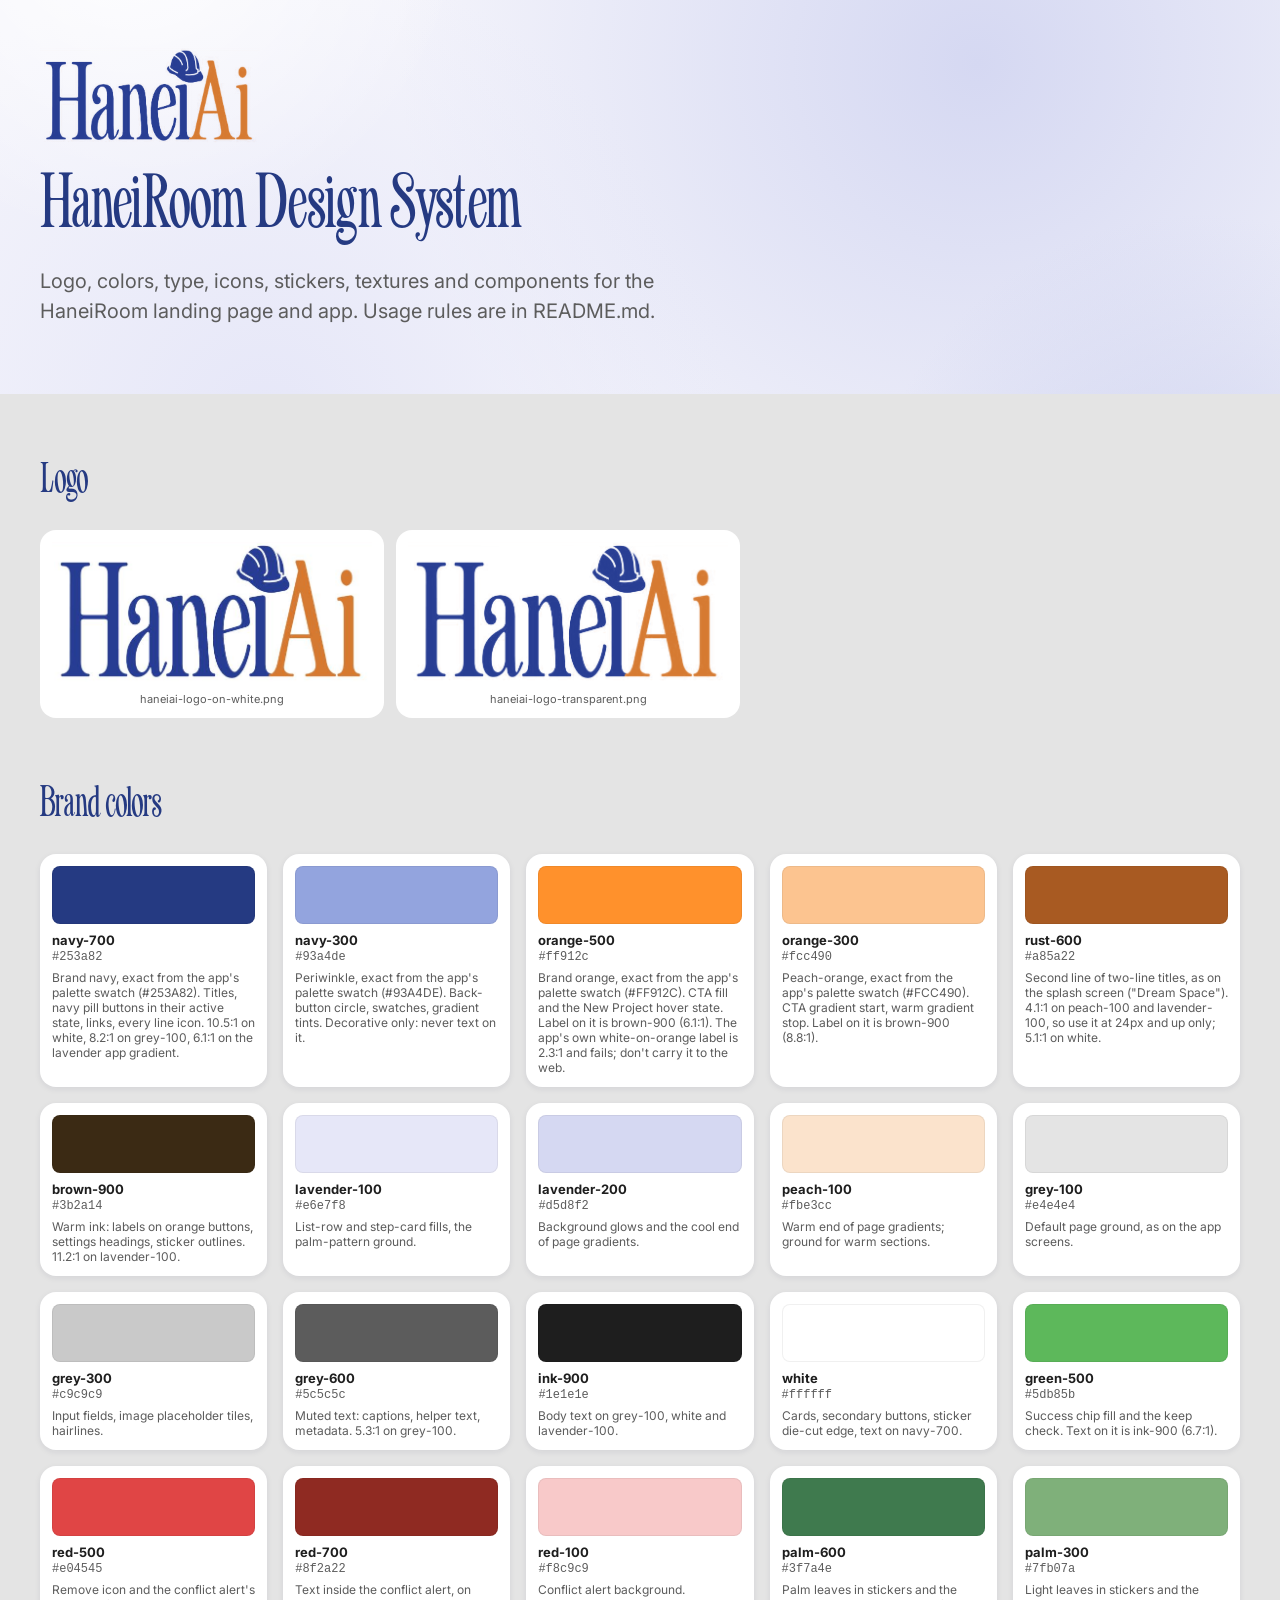
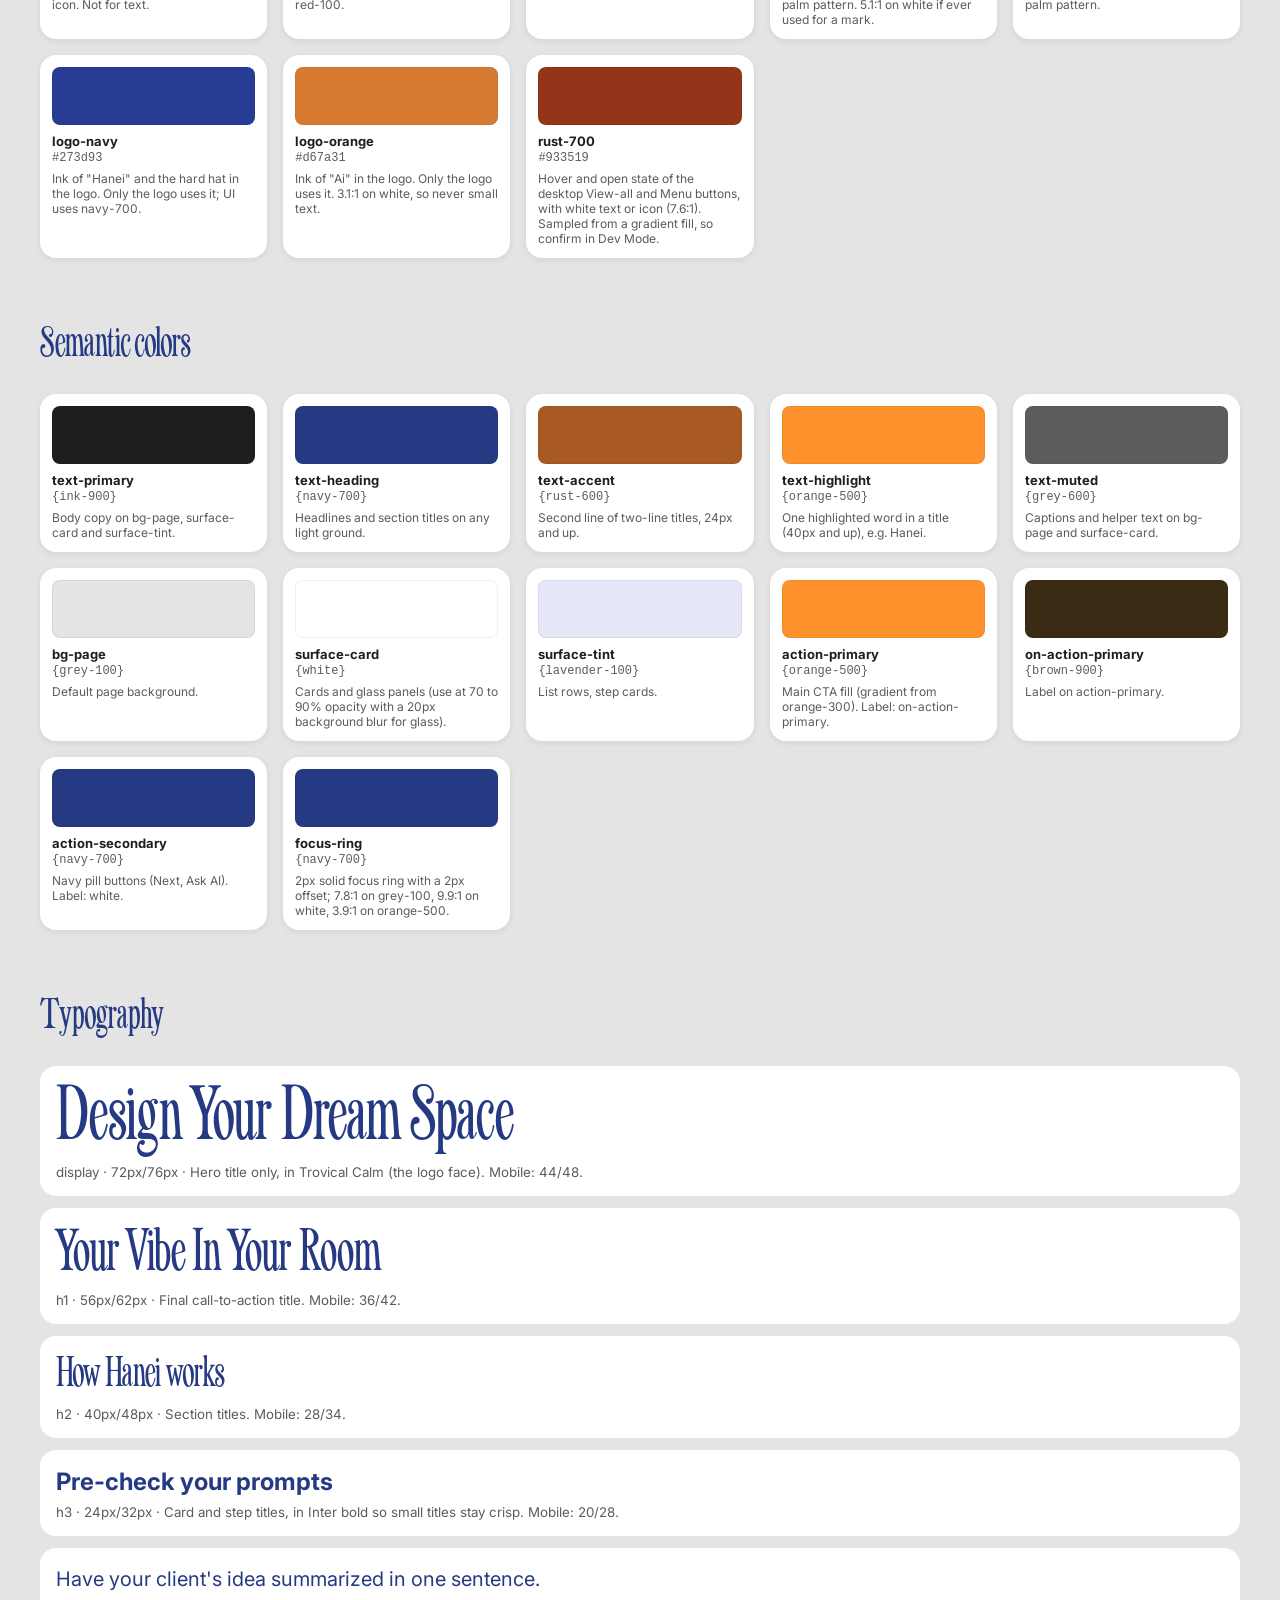
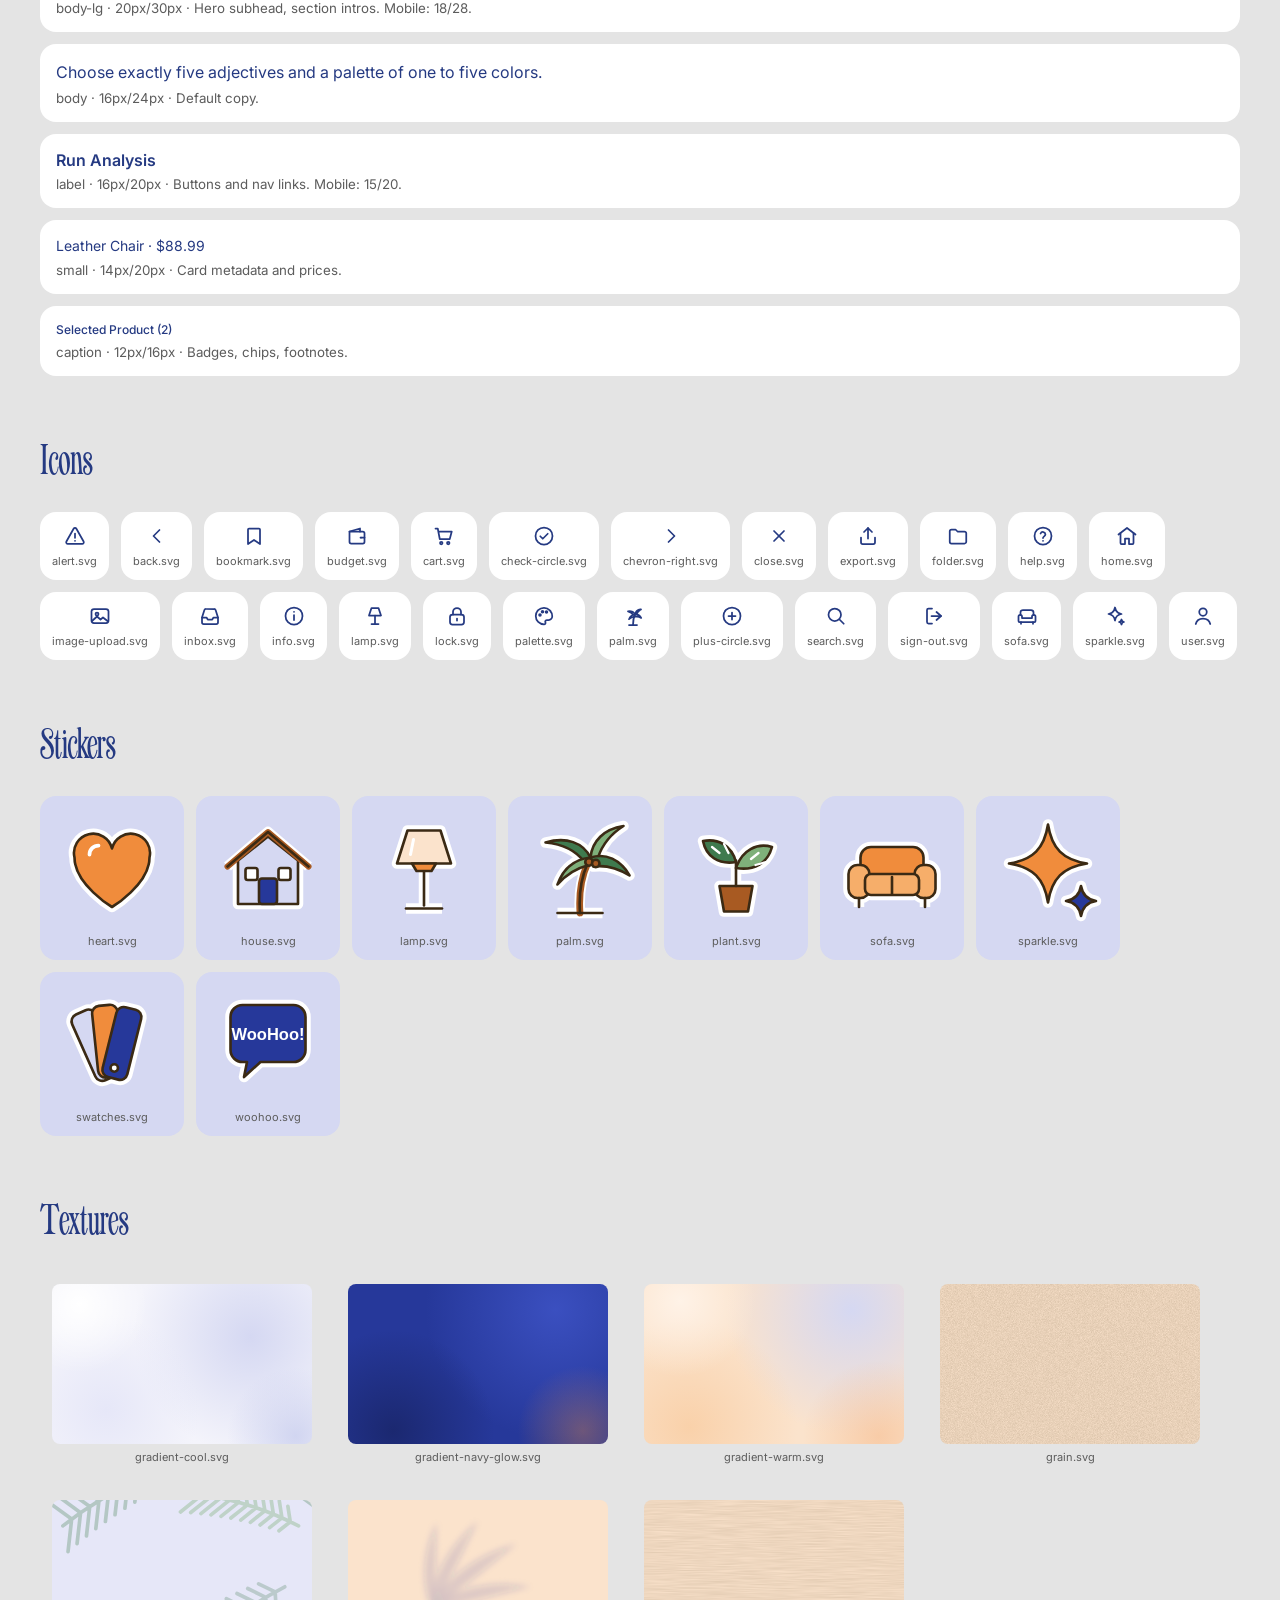
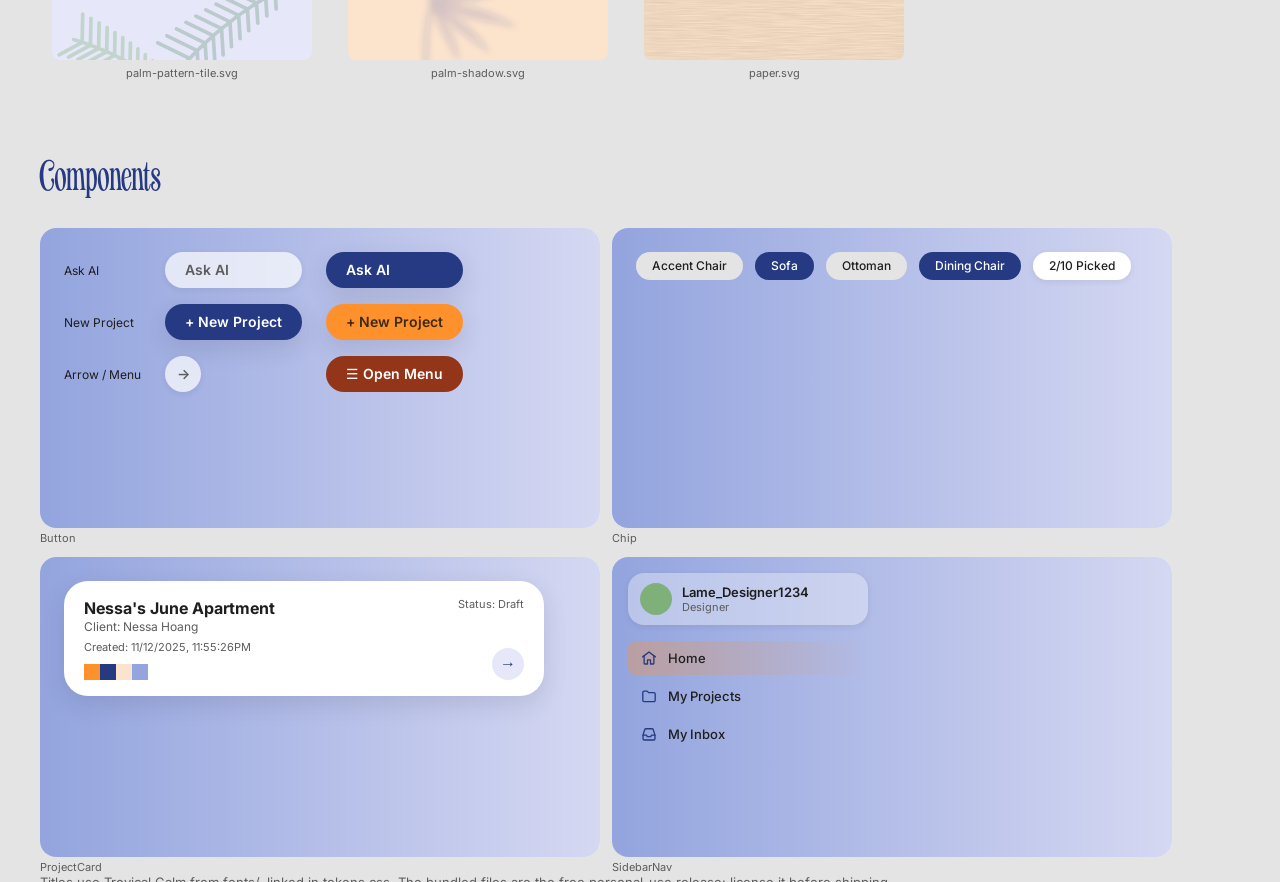
==== design-system/index.html @ 8db8ffb3 "HaneiRoom scroll-driven landing page Static site: workshop hero, sketch and archive-box story, brief" ====
<!doctype html><html lang="en"><head><meta charset="utf-8"><meta name="viewport" content="width=device-width,initial-scale=1">
<title>HaneiRoom Design System</title>
<link href="https://fonts.googleapis.com/css2?family=Inter:wght@400;500;600;700&display=swap" rel="stylesheet">
<link rel="stylesheet" href="tokens.css">
<style>
body{margin:0;font-family:var(--font-body);color:var(--text-primary);background:var(--bg-page)}
header{background:url(textures/gradient-cool.svg) center/cover;padding:48px 16px}
.wrap{max-width:1200px;margin:0 auto;padding:0 16px}
header img{width:220px;display:block;margin-bottom:24px}
h1{margin:0} h2{font-family:var(--font-heading);font-weight:400;font-size:40px;line-height:48px;color:var(--text-heading);margin:64px 0 24px}
.lead{max-width:640px;color:var(--text-muted)}
.sws{display:grid;grid-template-columns:repeat(auto-fill,minmax(220px,1fr));gap:16px}
.sw{background:var(--white);border-radius:var(--radius-md);padding:12px;box-shadow:var(--shadow-sm);font-size:12px}
.sw span{display:block;height:56px;border-radius:var(--radius-sm);margin-bottom:8px;border:1px solid rgba(0,0,0,.06)}
.sw b{display:block;font-size:13px} .sw code{color:var(--text-muted)} .sw p{margin:6px 0 0;color:var(--text-muted)}
.ty{background:var(--white);border-radius:var(--radius-md);padding:16px;margin-bottom:12px} .ty small{color:var(--text-muted);display:block;margin-top:6px}
.grid{display:flex;flex-wrap:wrap;gap:12px}
figure{margin:0;padding:12px;border-radius:var(--radius-md);text-align:center;font-size:11px;color:var(--text-muted)}
figure img{display:block;margin:0 auto 6px}
.tex div{width:260px;height:160px;border-radius:var(--radius-sm);margin-bottom:6px}
.comp{background:transparent;padding:0;text-align:left} .comp iframe{width:560px;max-width:100%;height:300px;border:0;border-radius:var(--radius-md);background:#fff}
footer{padding:64px 16px;color:var(--text-muted);font-size:13px}
</style></head><body>
<header><div class="wrap"><img src="logo/haneiai-logo-transparent.png" alt="HaneiAi"><h1 class="display" style="color:var(--text-heading)">HaneiRoom Design System</h1><p class="lead body-lg">Logo, colors, type, icons, stickers, textures and components for the HaneiRoom landing page and app. Usage rules are in README.md.</p></div></header>
<main class="wrap">
<h2>Logo</h2><div class="grid"><figure style="background:#fff"><img src="logo/haneiai-logo-on-white.png" style="max-width:320px;max-height:320px"><figcaption>haneiai-logo-on-white.png</figcaption></figure><figure style="background:#fff"><img src="logo/haneiai-logo-transparent.png" style="max-width:320px;max-height:320px"><figcaption>haneiai-logo-transparent.png</figcaption></figure></div>
<h2>Brand colors</h2><div class="sws"><div class="sw"><span style="background:var(--navy-700)"></span><b>navy-700</b><code>#253a82</code><p>Brand navy, exact from the app&#x27;s palette swatch (#253A82). Titles, navy pill buttons in their active state, links, every line icon. 10.5:1 on white, 8.2:1 on grey-100, 6.1:1 on the lavender app gradient.</p></div><div class="sw"><span style="background:var(--navy-300)"></span><b>navy-300</b><code>#93a4de</code><p>Periwinkle, exact from the app&#x27;s palette swatch (#93A4DE). Back-button circle, swatches, gradient tints. Decorative only: never text on it.</p></div><div class="sw"><span style="background:var(--orange-500)"></span><b>orange-500</b><code>#ff912c</code><p>Brand orange, exact from the app&#x27;s palette swatch (#FF912C). CTA fill and the New Project hover state. Label on it is brown-900 (6.1:1). The app&#x27;s own white-on-orange label is 2.3:1 and fails; don&#x27;t carry it to the web.</p></div><div class="sw"><span style="background:var(--orange-300)"></span><b>orange-300</b><code>#fcc490</code><p>Peach-orange, exact from the app&#x27;s palette swatch (#FCC490). CTA gradient start, warm gradient stop. Label on it is brown-900 (8.8:1).</p></div><div class="sw"><span style="background:var(--rust-600)"></span><b>rust-600</b><code>#a85a22</code><p>Second line of two-line titles, as on the splash screen (&quot;Dream Space&quot;). 4.1:1 on peach-100 and lavender-100, so use it at 24px and up only; 5.1:1 on white.</p></div><div class="sw"><span style="background:var(--brown-900)"></span><b>brown-900</b><code>#3b2a14</code><p>Warm ink: labels on orange buttons, settings headings, sticker outlines. 11.2:1 on lavender-100.</p></div><div class="sw"><span style="background:var(--lavender-100)"></span><b>lavender-100</b><code>#e6e7f8</code><p>List-row and step-card fills, the palm-pattern ground.</p></div><div class="sw"><span style="background:var(--lavender-200)"></span><b>lavender-200</b><code>#d5d8f2</code><p>Background glows and the cool end of page gradients.</p></div><div class="sw"><span style="background:var(--peach-100)"></span><b>peach-100</b><code>#fbe3cc</code><p>Warm end of page gradients; ground for warm sections.</p></div><div class="sw"><span style="background:var(--grey-100)"></span><b>grey-100</b><code>#e4e4e4</code><p>Default page ground, as on the app screens.</p></div><div class="sw"><span style="background:var(--grey-300)"></span><b>grey-300</b><code>#c9c9c9</code><p>Input fields, image placeholder tiles, hairlines.</p></div><div class="sw"><span style="background:var(--grey-600)"></span><b>grey-600</b><code>#5c5c5c</code><p>Muted text: captions, helper text, metadata. 5.3:1 on grey-100.</p></div><div class="sw"><span style="background:var(--ink-900)"></span><b>ink-900</b><code>#1e1e1e</code><p>Body text on grey-100, white and lavender-100.</p></div><div class="sw"><span style="background:var(--white)"></span><b>white</b><code>#ffffff</code><p>Cards, secondary buttons, sticker die-cut edge, text on navy-700.</p></div><div class="sw"><span style="background:var(--green-500)"></span><b>green-500</b><code>#5db85b</code><p>Success chip fill and the keep check. Text on it is ink-900 (6.7:1).</p></div><div class="sw"><span style="background:var(--red-500)"></span><b>red-500</b><code>#e04545</code><p>Remove icon and the conflict alert&#x27;s icon. Not for text.</p></div><div class="sw"><span style="background:var(--red-700)"></span><b>red-700</b><code>#8f2a22</code><p>Text inside the conflict alert, on red-100.</p></div><div class="sw"><span style="background:var(--red-100)"></span><b>red-100</b><code>#f8c9c9</code><p>Conflict alert background.</p></div><div class="sw"><span style="background:var(--palm-600)"></span><b>palm-600</b><code>#3f7a4e</code><p>Palm leaves in stickers and the palm pattern. 5.1:1 on white if ever used for a mark.</p></div><div class="sw"><span style="background:var(--palm-300)"></span><b>palm-300</b><code>#7fb07a</code><p>Light leaves in stickers and the palm pattern.</p></div><div class="sw"><span style="background:var(--logo-navy)"></span><b>logo-navy</b><code>#273d93</code><p>Ink of &quot;Hanei&quot; and the hard hat in the logo. Only the logo uses it; UI uses navy-700.</p></div><div class="sw"><span style="background:var(--logo-orange)"></span><b>logo-orange</b><code>#d67a31</code><p>Ink of &quot;Ai&quot; in the logo. Only the logo uses it. 3.1:1 on white, so never small text.</p></div><div class="sw"><span style="background:var(--rust-700)"></span><b>rust-700</b><code>#933519</code><p>Hover and open state of the desktop View-all and Menu buttons, with white text or icon (7.6:1). Sampled from a gradient fill, so confirm in Dev Mode.</p></div></div>
<h2>Semantic colors</h2><div class="sws"><div class="sw"><span style="background:var(--text-primary)"></span><b>text-primary</b><code>{ink-900}</code><p>Body copy on bg-page, surface-card and surface-tint.</p></div><div class="sw"><span style="background:var(--text-heading)"></span><b>text-heading</b><code>{navy-700}</code><p>Headlines and section titles on any light ground.</p></div><div class="sw"><span style="background:var(--text-accent)"></span><b>text-accent</b><code>{rust-600}</code><p>Second line of two-line titles, 24px and up.</p></div><div class="sw"><span style="background:var(--text-highlight)"></span><b>text-highlight</b><code>{orange-500}</code><p>One highlighted word in a title (40px and up), e.g. Hanei.</p></div><div class="sw"><span style="background:var(--text-muted)"></span><b>text-muted</b><code>{grey-600}</code><p>Captions and helper text on bg-page and surface-card.</p></div><div class="sw"><span style="background:var(--bg-page)"></span><b>bg-page</b><code>{grey-100}</code><p>Default page background.</p></div><div class="sw"><span style="background:var(--surface-card)"></span><b>surface-card</b><code>{white}</code><p>Cards and glass panels (use at 70 to 90% opacity with a 20px background blur for glass).</p></div><div class="sw"><span style="background:var(--surface-tint)"></span><b>surface-tint</b><code>{lavender-100}</code><p>List rows, step cards.</p></div><div class="sw"><span style="background:var(--action-primary)"></span><b>action-primary</b><code>{orange-500}</code><p>Main CTA fill (gradient from orange-300). Label: on-action-primary.</p></div><div class="sw"><span style="background:var(--on-action-primary)"></span><b>on-action-primary</b><code>{brown-900}</code><p>Label on action-primary.</p></div><div class="sw"><span style="background:var(--action-secondary)"></span><b>action-secondary</b><code>{navy-700}</code><p>Navy pill buttons (Next, Ask AI). Label: white.</p></div><div class="sw"><span style="background:var(--focus-ring)"></span><b>focus-ring</b><code>{navy-700}</code><p>2px solid focus ring with a 2px offset; 7.8:1 on grey-100, 9.9:1 on white, 3.9:1 on orange-500.</p></div></div>
<h2>Typography</h2><div class="ty"><div class="display" style="color:var(--text-heading)">Design Your Dream Space</div><small>display · 72px/76px · Hero title only, in Trovical Calm (the logo face). Mobile: 44/48.</small></div><div class="ty"><div class="h1" style="color:var(--text-heading)">Your Vibe In Your Room</div><small>h1 · 56px/62px · Final call-to-action title. Mobile: 36/42.</small></div><div class="ty"><div class="h2" style="color:var(--text-heading)">How Hanei works</div><small>h2 · 40px/48px · Section titles. Mobile: 28/34.</small></div><div class="ty"><div class="h3" style="color:var(--text-heading)">Pre-check your prompts</div><small>h3 · 24px/32px · Card and step titles, in Inter bold so small titles stay crisp. Mobile: 20/28.</small></div><div class="ty"><div class="body-lg" style="color:var(--text-heading)">Have your client&#x27;s idea summarized in one sentence.</div><small>body-lg · 20px/30px · Hero subhead, section intros. Mobile: 18/28.</small></div><div class="ty"><div class="body" style="color:var(--text-heading)">Choose exactly five adjectives and a palette of one to five colors.</div><small>body · 16px/24px · Default copy.</small></div><div class="ty"><div class="label" style="color:var(--text-heading)">Run Analysis</div><small>label · 16px/20px · Buttons and nav links. Mobile: 15/20.</small></div><div class="ty"><div class="small" style="color:var(--text-heading)">Leather Chair · $88.99</div><small>small · 14px/20px · Card metadata and prices.</small></div><div class="ty"><div class="caption" style="color:var(--text-heading)">Selected Product (2)</div><small>caption · 12px/16px · Badges, chips, footnotes.</small></div>
<h2>Icons</h2><div class="grid"><figure style="background:#fff"><img src="icons/alert.svg" style="max-width:32px;max-height:32px"><figcaption>alert.svg</figcaption></figure><figure style="background:#fff"><img src="icons/back.svg" style="max-width:32px;max-height:32px"><figcaption>back.svg</figcaption></figure><figure style="background:#fff"><img src="icons/bookmark.svg" style="max-width:32px;max-height:32px"><figcaption>bookmark.svg</figcaption></figure><figure style="background:#fff"><img src="icons/budget.svg" style="max-width:32px;max-height:32px"><figcaption>budget.svg</figcaption></figure><figure style="background:#fff"><img src="icons/cart.svg" style="max-width:32px;max-height:32px"><figcaption>cart.svg</figcaption></figure><figure style="background:#fff"><img src="icons/check-circle.svg" style="max-width:32px;max-height:32px"><figcaption>check-circle.svg</figcaption></figure><figure style="background:#fff"><img src="icons/chevron-right.svg" style="max-width:32px;max-height:32px"><figcaption>chevron-right.svg</figcaption></figure><figure style="background:#fff"><img src="icons/close.svg" style="max-width:32px;max-height:32px"><figcaption>close.svg</figcaption></figure><figure style="background:#fff"><img src="icons/export.svg" style="max-width:32px;max-height:32px"><figcaption>export.svg</figcaption></figure><figure style="background:#fff"><img src="icons/folder.svg" style="max-width:32px;max-height:32px"><figcaption>folder.svg</figcaption></figure><figure style="background:#fff"><img src="icons/help.svg" style="max-width:32px;max-height:32px"><figcaption>help.svg</figcaption></figure><figure style="background:#fff"><img src="icons/home.svg" style="max-width:32px;max-height:32px"><figcaption>home.svg</figcaption></figure><figure style="background:#fff"><img src="icons/image-upload.svg" style="max-width:32px;max-height:32px"><figcaption>image-upload.svg</figcaption></figure><figure style="background:#fff"><img src="icons/inbox.svg" style="max-width:32px;max-height:32px"><figcaption>inbox.svg</figcaption></figure><figure style="background:#fff"><img src="icons/info.svg" style="max-width:32px;max-height:32px"><figcaption>info.svg</figcaption></figure><figure style="background:#fff"><img src="icons/lamp.svg" style="max-width:32px;max-height:32px"><figcaption>lamp.svg</figcaption></figure><figure style="background:#fff"><img src="icons/lock.svg" style="max-width:32px;max-height:32px"><figcaption>lock.svg</figcaption></figure><figure style="background:#fff"><img src="icons/palette.svg" style="max-width:32px;max-height:32px"><figcaption>palette.svg</figcaption></figure><figure style="background:#fff"><img src="icons/palm.svg" style="max-width:32px;max-height:32px"><figcaption>palm.svg</figcaption></figure><figure style="background:#fff"><img src="icons/plus-circle.svg" style="max-width:32px;max-height:32px"><figcaption>plus-circle.svg</figcaption></figure><figure style="background:#fff"><img src="icons/search.svg" style="max-width:32px;max-height:32px"><figcaption>search.svg</figcaption></figure><figure style="background:#fff"><img src="icons/sign-out.svg" style="max-width:32px;max-height:32px"><figcaption>sign-out.svg</figcaption></figure><figure style="background:#fff"><img src="icons/sofa.svg" style="max-width:32px;max-height:32px"><figcaption>sofa.svg</figcaption></figure><figure style="background:#fff"><img src="icons/sparkle.svg" style="max-width:32px;max-height:32px"><figcaption>sparkle.svg</figcaption></figure><figure style="background:#fff"><img src="icons/user.svg" style="max-width:32px;max-height:32px"><figcaption>user.svg</figcaption></figure></div>
<h2>Stickers</h2><div class="grid"><figure style="background:var(--lavender-200)"><img src="stickers/heart.svg" style="max-width:120px;max-height:120px"><figcaption>heart.svg</figcaption></figure><figure style="background:var(--lavender-200)"><img src="stickers/house.svg" style="max-width:120px;max-height:120px"><figcaption>house.svg</figcaption></figure><figure style="background:var(--lavender-200)"><img src="stickers/lamp.svg" style="max-width:120px;max-height:120px"><figcaption>lamp.svg</figcaption></figure><figure style="background:var(--lavender-200)"><img src="stickers/palm.svg" style="max-width:120px;max-height:120px"><figcaption>palm.svg</figcaption></figure><figure style="background:var(--lavender-200)"><img src="stickers/plant.svg" style="max-width:120px;max-height:120px"><figcaption>plant.svg</figcaption></figure><figure style="background:var(--lavender-200)"><img src="stickers/sofa.svg" style="max-width:120px;max-height:120px"><figcaption>sofa.svg</figcaption></figure><figure style="background:var(--lavender-200)"><img src="stickers/sparkle.svg" style="max-width:120px;max-height:120px"><figcaption>sparkle.svg</figcaption></figure><figure style="background:var(--lavender-200)"><img src="stickers/swatches.svg" style="max-width:120px;max-height:120px"><figcaption>swatches.svg</figcaption></figure><figure style="background:var(--lavender-200)"><img src="stickers/woohoo.svg" style="max-width:120px;max-height:120px"><figcaption>woohoo.svg</figcaption></figure></div>
<h2>Textures</h2><div class="grid"><figure class="tex"><div style="background:url(textures/gradient-cool.svg) center/cover,var(--peach-100)"></div><figcaption>gradient-cool.svg</figcaption></figure><figure class="tex"><div style="background:url(textures/gradient-navy-glow.svg) center/cover,var(--peach-100)"></div><figcaption>gradient-navy-glow.svg</figcaption></figure><figure class="tex"><div style="background:url(textures/gradient-warm.svg) center/cover,var(--peach-100)"></div><figcaption>gradient-warm.svg</figcaption></figure><figure class="tex"><div style="background:url(textures/grain.svg) center/cover,var(--peach-100)"></div><figcaption>grain.svg</figcaption></figure><figure class="tex"><div style="background:url(textures/palm-pattern-tile.svg) center/cover,var(--peach-100)"></div><figcaption>palm-pattern-tile.svg</figcaption></figure><figure class="tex"><div style="background:url(textures/palm-shadow.svg) center/cover,var(--peach-100)"></div><figcaption>palm-shadow.svg</figcaption></figure><figure class="tex"><div style="background:url(textures/paper.svg) center/cover,var(--peach-100)"></div><figcaption>paper.svg</figcaption></figure></div>
<h2>Components</h2><div class="grid"><figure class="comp"><iframe src="components/Button.html" title="Button"></iframe><figcaption>Button</figcaption></figure><figure class="comp"><iframe src="components/Chip.html" title="Chip"></iframe><figcaption>Chip</figcaption></figure><figure class="comp"><iframe src="components/ProjectCard.html" title="ProjectCard"></iframe><figcaption>ProjectCard</figcaption></figure><figure class="comp"><iframe src="components/SidebarNav.html" title="SidebarNav"></iframe><figcaption>SidebarNav</figcaption></figure></div>
</main><footer class="wrap">Titles use Trovical Calm from fonts/, linked in tokens.css. The bundled files are the free personal-use release: license it before shipping.</footer>
</body></html>
---- design-system/tokens.css ----
/* HaneiRoom design tokens, generated from tokens.json */
/* Trovical Calm (Befonts). The bundled files are the free "personal use only"
   release: buy a commercial/web license before shipping. See fonts/LICENSE-trovical-calm.txt
   The free release draws "." as a Befonts watermark, so U+002E is left out of
   unicode-range and falls back to the next font. Drop that gap with the licensed files. */
@font-face {
  font-family: "Trovical Calm";
  src: url("fonts/trovical-calm-regular.otf") format("opentype");
  font-weight: 400;
  font-style: normal;
  font-display: swap;
  unicode-range: U+0000-002D, U+002F-10FFFF;
}
@font-face {
  font-family: "Trovical Calm";
  src: url("fonts/trovical-calm-italic.otf") format("opentype");
  font-weight: 400;
  font-style: italic;
  font-display: swap;
  unicode-range: U+0000-002D, U+002F-10FFFF;
}
:root {
  --navy-700: #253a82;
  --navy-300: #93a4de;
  --orange-500: #ff912c;
  --orange-300: #fcc490;
  --rust-600: #a85a22;
  --brown-900: #3b2a14;
  --lavender-100: #e6e7f8;
  --lavender-200: #d5d8f2;
  --peach-100: #fbe3cc;
  --grey-100: #e4e4e4;
  --grey-300: #c9c9c9;
  --grey-600: #5c5c5c;
  --ink-900: #1e1e1e;
  --white: #ffffff;
  --green-500: #5db85b;
  --red-500: #e04545;
  --red-700: #8f2a22;
  --red-100: #f8c9c9;
  --palm-600: #3f7a4e;
  --palm-300: #7fb07a;
  --logo-navy: #273d93;
  --logo-orange: #d67a31;
  --rust-700: #933519;
  --text-primary: var(--ink-900);
  --text-heading: var(--navy-700);
  --text-accent: var(--rust-600);
  --text-highlight: var(--orange-500);
  --text-muted: var(--grey-600);
  --bg-page: var(--grey-100);
  --surface-card: var(--white);
  --surface-tint: var(--lavender-100);
  --action-primary: var(--orange-500);
  --on-action-primary: var(--brown-900);
  --action-secondary: var(--navy-700);
  --focus-ring: var(--navy-700);
  --space-1: 4px;
  --space-2: 8px;
  --space-3: 12px;
  --space-4: 16px;
  --space-6: 24px;
  --space-8: 32px;
  --space-12: 48px;
  --space-16: 64px;
  --space-24: 96px;
  --space-32: 128px;
  --radius-sm: 8px;
  --radius-md: 16px;
  --radius-lg: 24px;
  --radius-xl: 32px;
  --radius-pill: 999px;
  --shadow-sm: 0 2px 6px rgba(30, 30, 60, 0.08);
  --shadow-md: 0 8px 24px rgba(30, 30, 60, 0.12);
  --shadow-lg: 0 24px 48px rgba(30, 30, 60, 0.16);
  --font-heading: "Trovical Calm", "Playfair Display", Georgia, serif;
  --font-body: Inter, system-ui, sans-serif;
}
/* Trovical Calm (free build) fuses "oo" into a watermarked ligature: keep ligatures off on titles. */
.display, .h1, .h2 { font-variant-ligatures: none; font-feature-settings: "liga" 0, "dlig" 0; }
.display { font-family: var(--font-heading); font-size: 72px; line-height: 76px; font-weight: 400; }
.h1 { font-family: var(--font-heading); font-size: 56px; line-height: 62px; font-weight: 400; }
.h2 { font-family: var(--font-heading); font-size: 40px; line-height: 48px; font-weight: 400; }
.h3 { font-family: var(--font-body); font-size: 24px; line-height: 32px; font-weight: 700; }
.body-lg { font-family: var(--font-body); font-size: 20px; line-height: 30px; font-weight: 400; }
.body { font-family: var(--font-body); font-size: 16px; line-height: 24px; font-weight: 400; }
.label { font-family: var(--font-body); font-size: 16px; line-height: 20px; font-weight: 600; }
.small { font-family: var(--font-body); font-size: 14px; line-height: 20px; font-weight: 400; }
.caption { font-family: var(--font-body); font-size: 12px; line-height: 16px; font-weight: 500; }
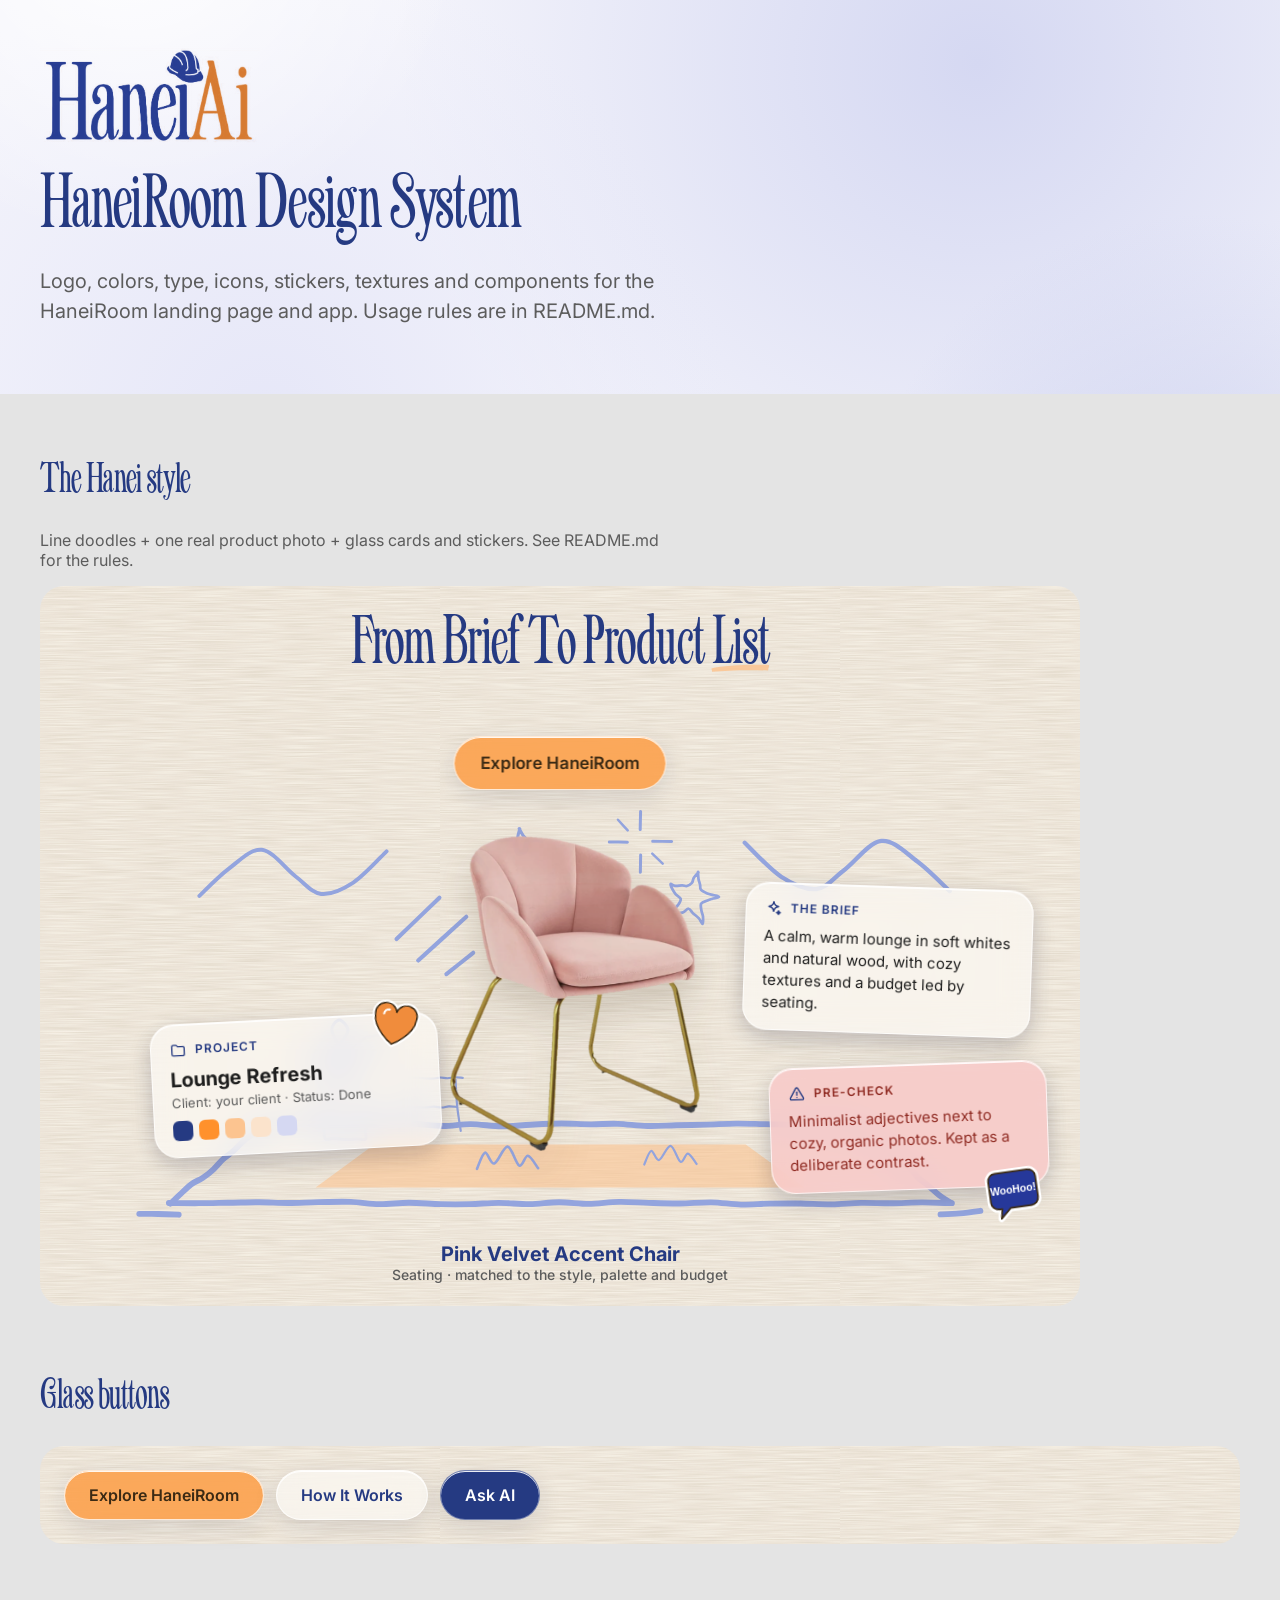
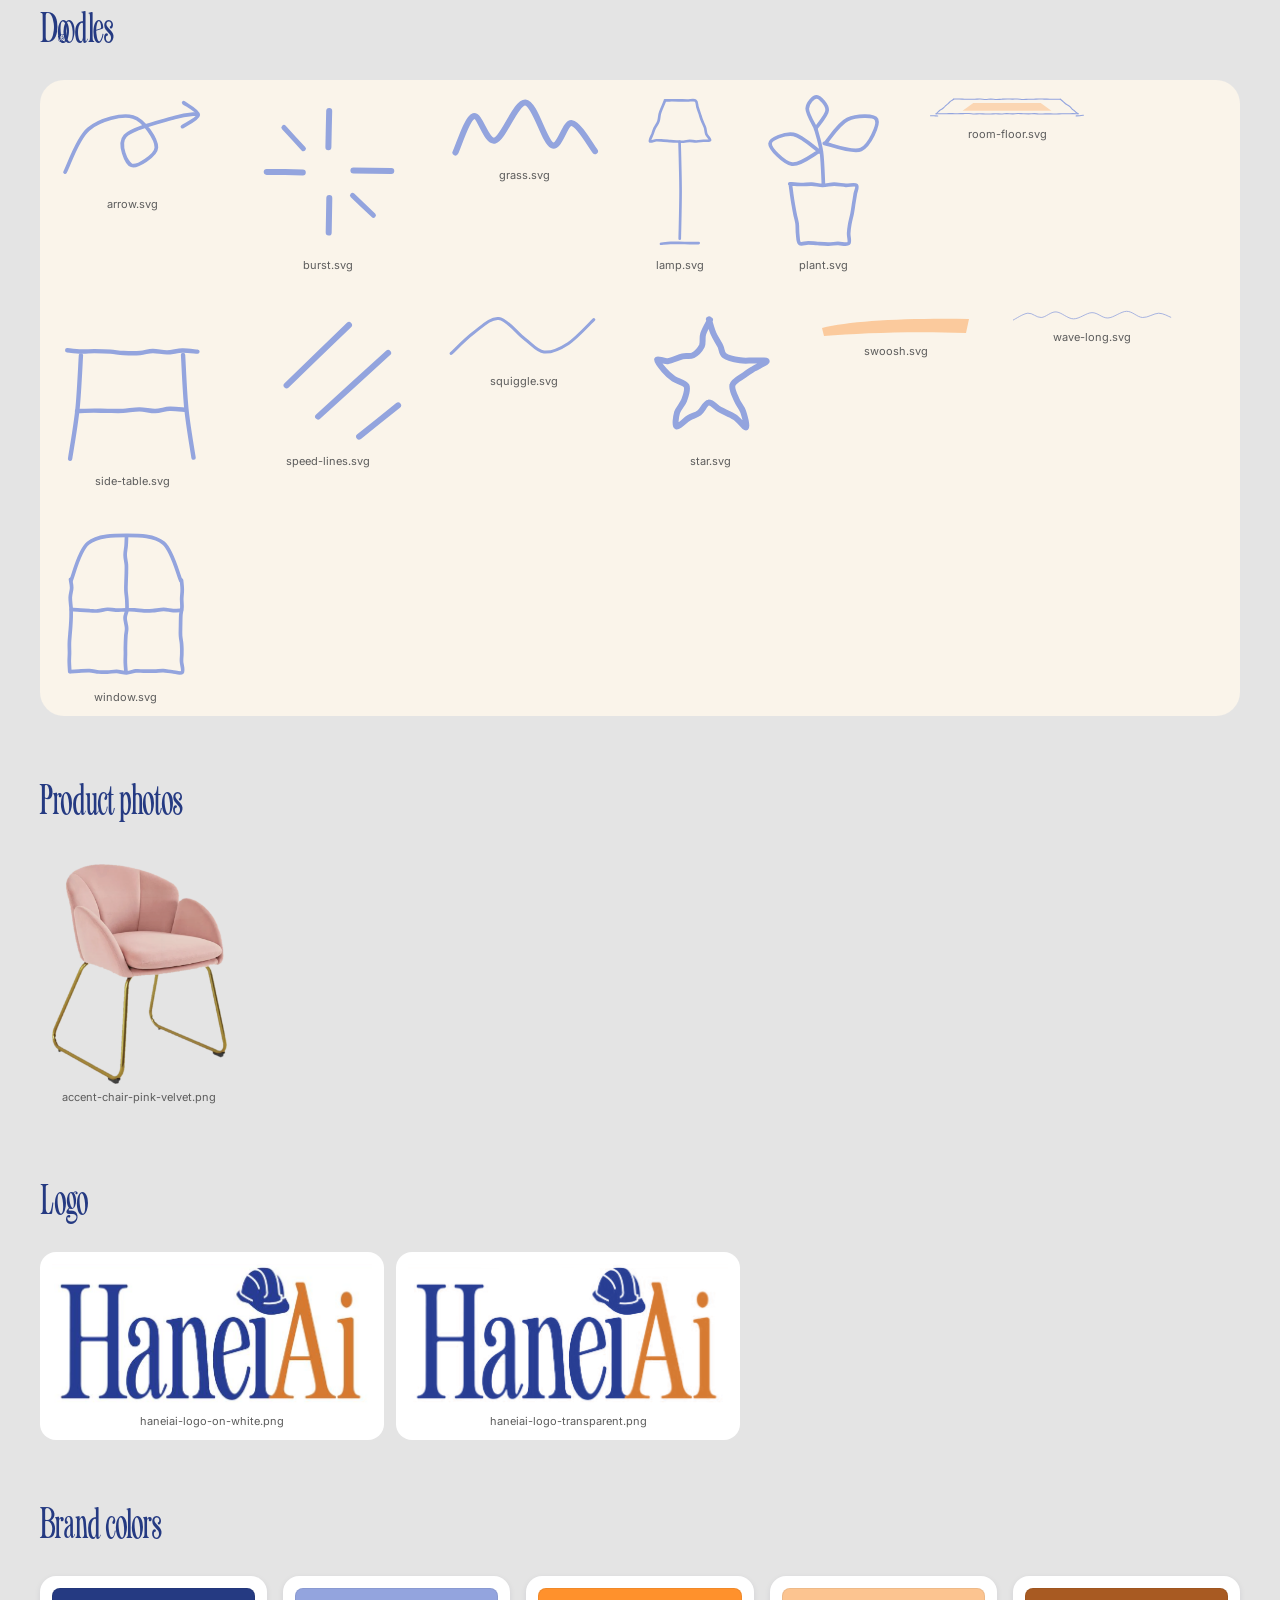
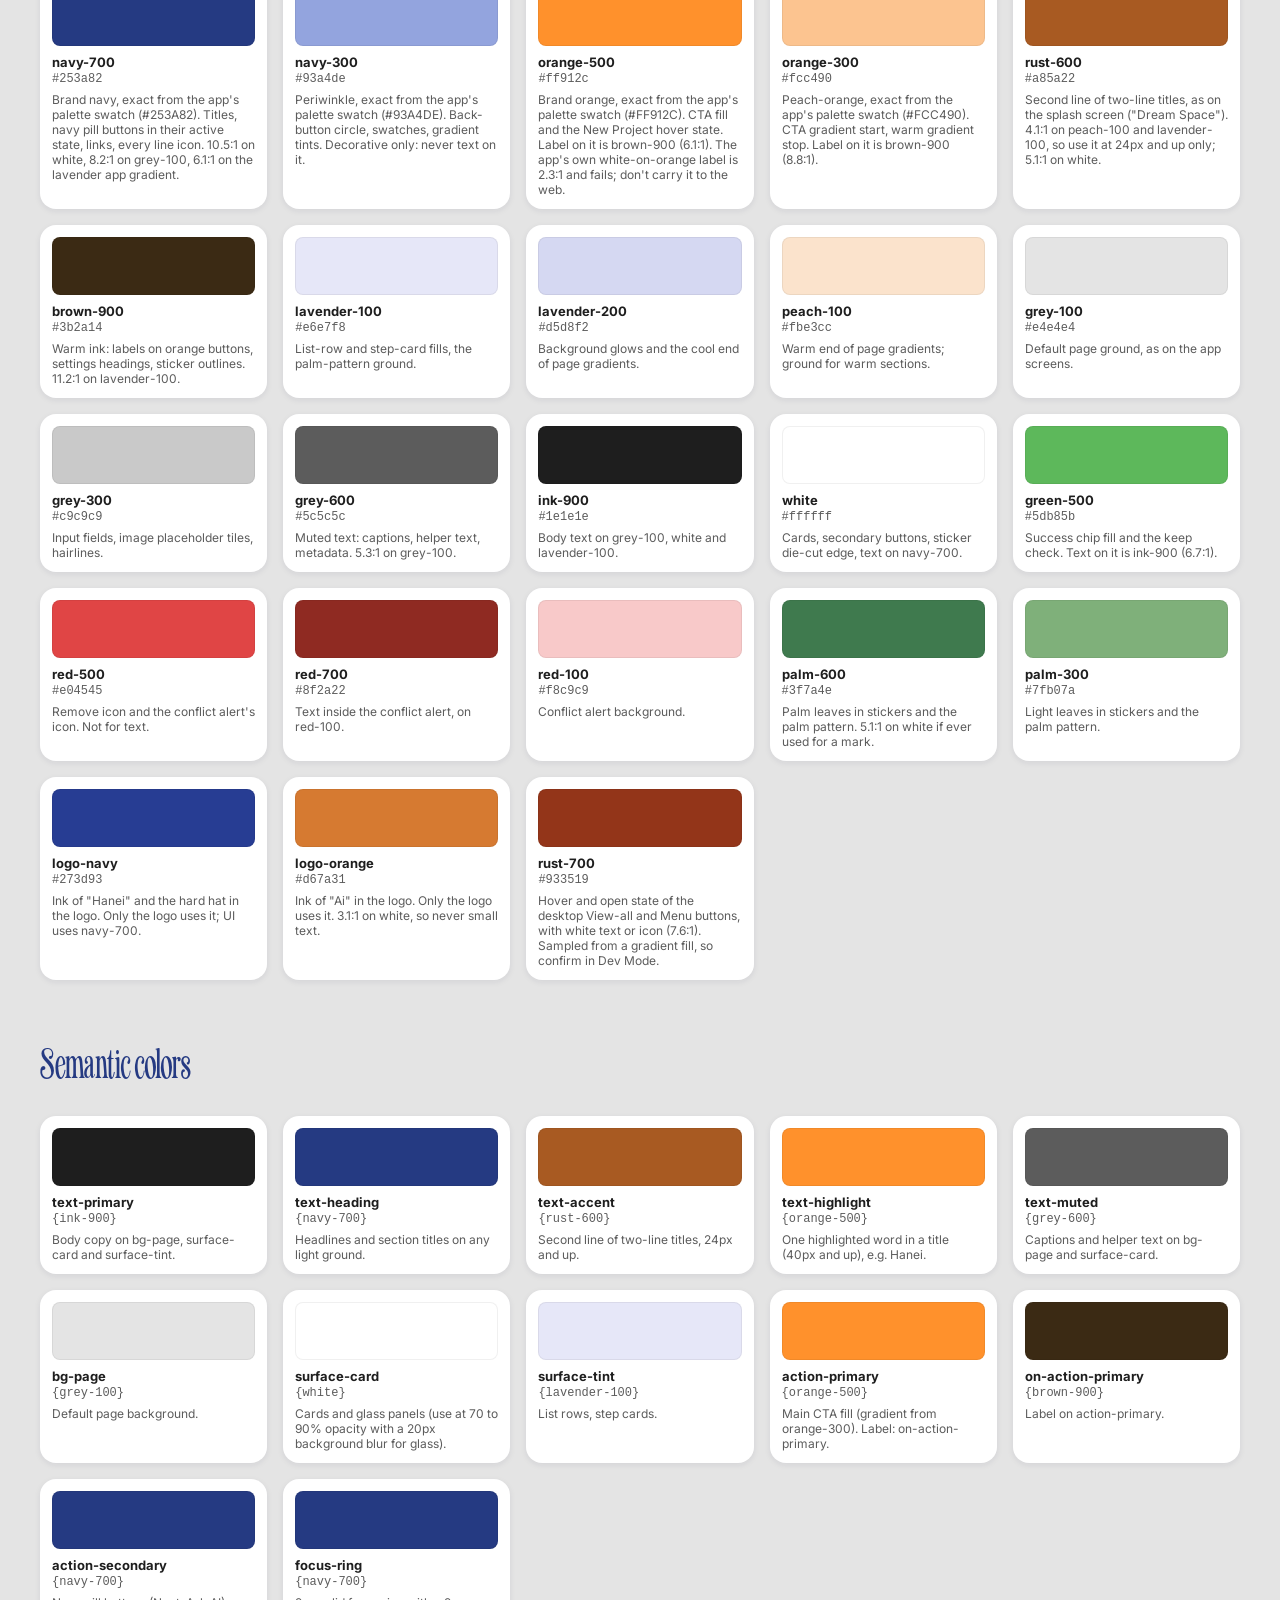
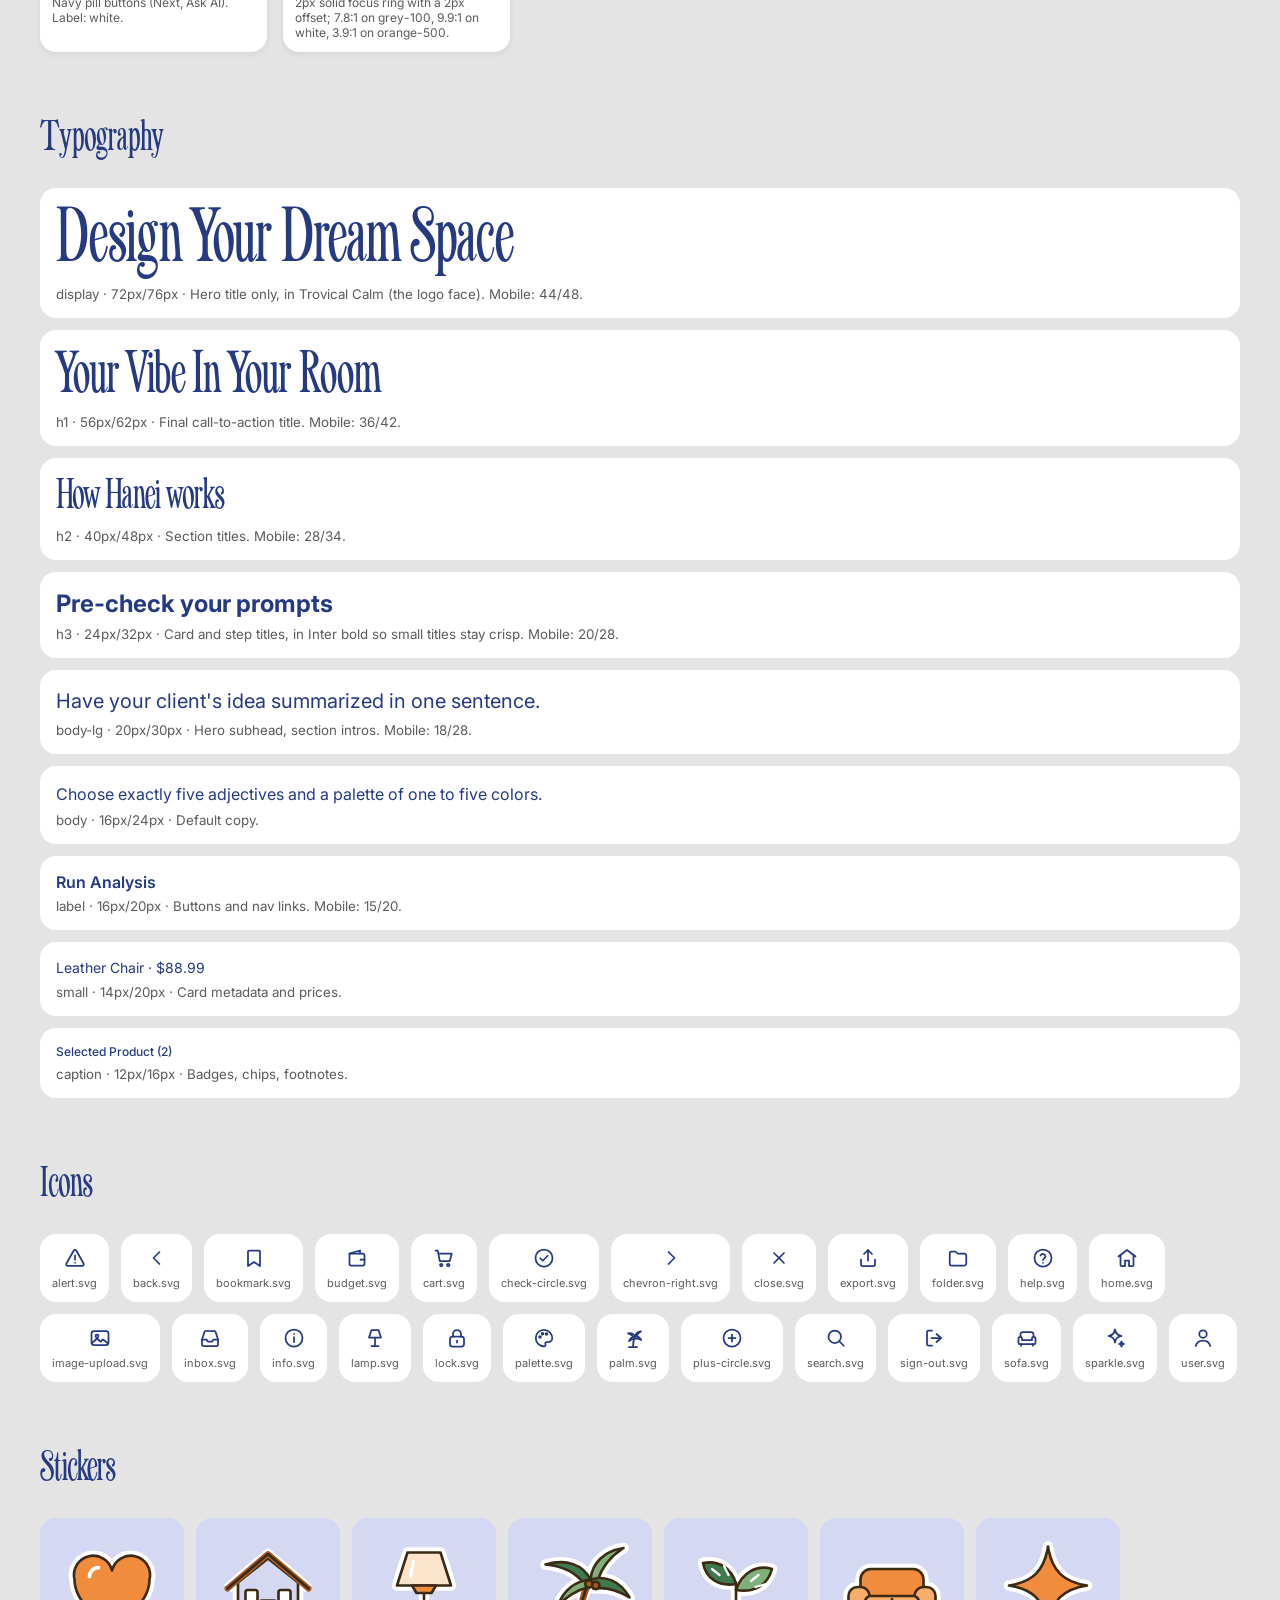
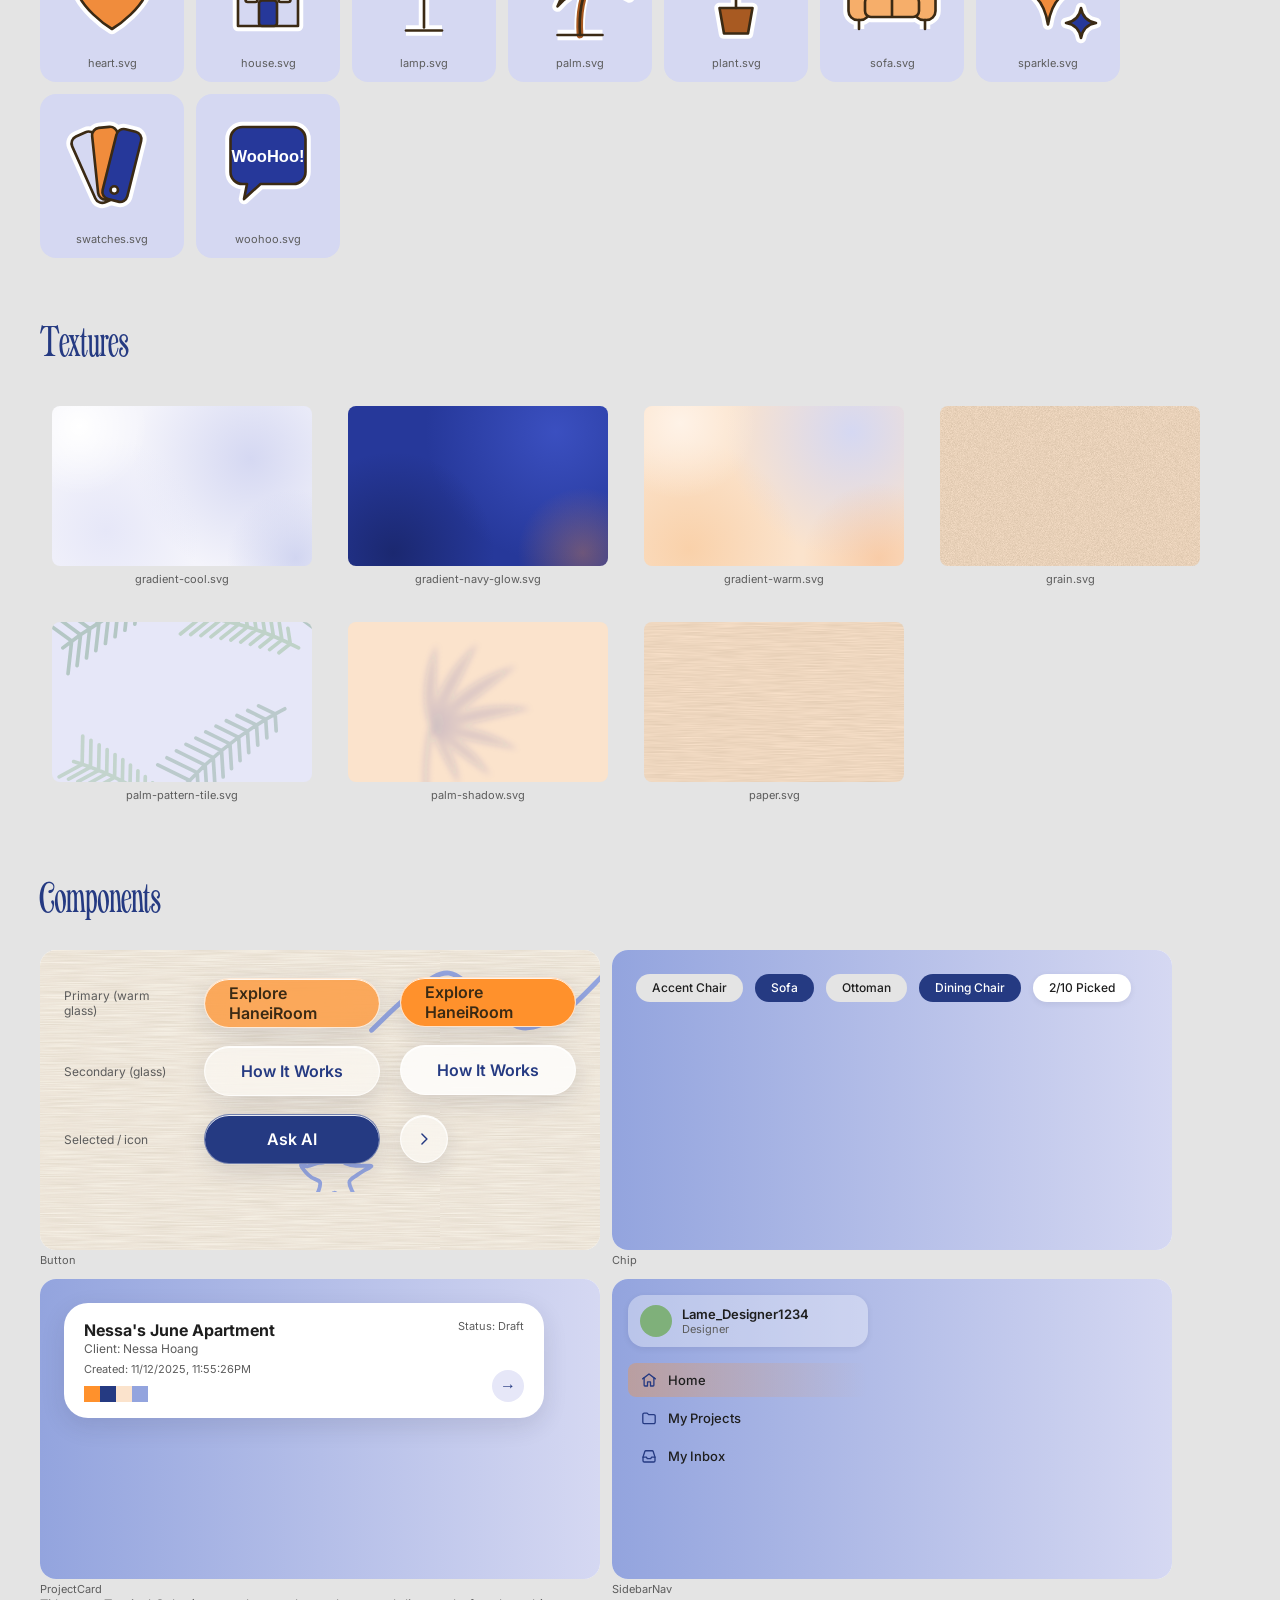
==== commit 683bc035: "Add the design system's doodles, glass tokens and refreshed assets The landing page uses these: the " ====
--- a/design-system/index.html
+++ b/design-system/index.html
@@ -23,6 +23,11 @@
 </style></head><body>
 <header><div class="wrap"><img src="logo/haneiai-logo-transparent.png" alt="HaneiAi"><h1 class="display" style="color:var(--text-heading)">HaneiRoom Design System</h1><p class="lead body-lg">Logo, colors, type, icons, stickers, textures and components for the HaneiRoom landing page and app. Usage rules are in README.md.</p></div></header>
 <main class="wrap">
+<h2>The Hanei style</h2><p class="lead">Line doodles + one real product photo + glass cards and stickers. See README.md for the rules.</p>
+<iframe src="components/HeroScene.html" title="Hero scene" style="width:1040px;max-width:100%;height:720px;border:0;border-radius:var(--radius-lg)"></iframe>
+<h2>Glass buttons</h2><div class="grid" style="padding:24px;border-radius:var(--radius-lg);background:var(--cream-50) url(textures/paper.svg)"><a class="btn btn--warm" href="#">Explore HaneiRoom</a><a class="btn" href="#">How It Works</a><a class="btn btn--selected" href="#">Ask AI</a></div>
+<h2>Doodles</h2><div class="grid" style="background:var(--cream-50);border-radius:var(--radius-lg)"><figure style="background:transparent"><img src="doodles/arrow.svg" style="max-width:160px;max-height:160px"><figcaption>arrow.svg</figcaption></figure><figure style="background:transparent"><img src="doodles/burst.svg" style="max-width:160px;max-height:160px"><figcaption>burst.svg</figcaption></figure><figure style="background:transparent"><img src="doodles/grass.svg" style="max-width:160px;max-height:160px"><figcaption>grass.svg</figcaption></figure><figure style="background:transparent"><img src="doodles/lamp.svg" style="max-width:160px;max-height:160px"><figcaption>lamp.svg</figcaption></figure><figure style="background:transparent"><img src="doodles/plant.svg" style="max-width:160px;max-height:160px"><figcaption>plant.svg</figcaption></figure><figure style="background:transparent"><img src="doodles/room-floor.svg" style="max-width:160px;max-height:160px"><figcaption>room-floor.svg</figcaption></figure><figure style="background:transparent"><img src="doodles/side-table.svg" style="max-width:160px;max-height:160px"><figcaption>side-table.svg</figcaption></figure><figure style="background:transparent"><img src="doodles/speed-lines.svg" style="max-width:160px;max-height:160px"><figcaption>speed-lines.svg</figcaption></figure><figure style="background:transparent"><img src="doodles/squiggle.svg" style="max-width:160px;max-height:160px"><figcaption>squiggle.svg</figcaption></figure><figure style="background:transparent"><img src="doodles/star.svg" style="max-width:160px;max-height:160px"><figcaption>star.svg</figcaption></figure><figure style="background:transparent"><img src="doodles/swoosh.svg" style="max-width:160px;max-height:160px"><figcaption>swoosh.svg</figcaption></figure><figure style="background:transparent"><img src="doodles/wave-long.svg" style="max-width:160px;max-height:160px"><figcaption>wave-long.svg</figcaption></figure><figure style="background:transparent"><img src="doodles/window.svg" style="max-width:160px;max-height:160px"><figcaption>window.svg</figcaption></figure></div>
+<h2>Product photos</h2><div class="grid"><figure style="background:transparent"><img src="products/accent-chair-pink-velvet.png" style="max-width:220px;max-height:220px"><figcaption>accent-chair-pink-velvet.png</figcaption></figure></div>
 <h2>Logo</h2><div class="grid"><figure style="background:#fff"><img src="logo/haneiai-logo-on-white.png" style="max-width:320px;max-height:320px"><figcaption>haneiai-logo-on-white.png</figcaption></figure><figure style="background:#fff"><img src="logo/haneiai-logo-transparent.png" style="max-width:320px;max-height:320px"><figcaption>haneiai-logo-transparent.png</figcaption></figure></div>
 <h2>Brand colors</h2><div class="sws"><div class="sw"><span style="background:var(--navy-700)"></span><b>navy-700</b><code>#253a82</code><p>Brand navy, exact from the app&#x27;s palette swatch (#253A82). Titles, navy pill buttons in their active state, links, every line icon. 10.5:1 on white, 8.2:1 on grey-100, 6.1:1 on the lavender app gradient.</p></div><div class="sw"><span style="background:var(--navy-300)"></span><b>navy-300</b><code>#93a4de</code><p>Periwinkle, exact from the app&#x27;s palette swatch (#93A4DE). Back-button circle, swatches, gradient tints. Decorative only: never text on it.</p></div><div class="sw"><span style="background:var(--orange-500)"></span><b>orange-500</b><code>#ff912c</code><p>Brand orange, exact from the app&#x27;s palette swatch (#FF912C). CTA fill and the New Project hover state. Label on it is brown-900 (6.1:1). The app&#x27;s own white-on-orange label is 2.3:1 and fails; don&#x27;t carry it to the web.</p></div><div class="sw"><span style="background:var(--orange-300)"></span><b>orange-300</b><code>#fcc490</code><p>Peach-orange, exact from the app&#x27;s palette swatch (#FCC490). CTA gradient start, warm gradient stop. Label on it is brown-900 (8.8:1).</p></div><div class="sw"><span style="background:var(--rust-600)"></span><b>rust-600</b><code>#a85a22</code><p>Second line of two-line titles, as on the splash screen (&quot;Dream Space&quot;). 4.1:1 on peach-100 and lavender-100, so use it at 24px and up only; 5.1:1 on white.</p></div><div class="sw"><span style="background:var(--brown-900)"></span><b>brown-900</b><code>#3b2a14</code><p>Warm ink: labels on orange buttons, settings headings, sticker outlines. 11.2:1 on lavender-100.</p></div><div class="sw"><span style="background:var(--lavender-100)"></span><b>lavender-100</b><code>#e6e7f8</code><p>List-row and step-card fills, the palm-pattern ground.</p></div><div class="sw"><span style="background:var(--lavender-200)"></span><b>lavender-200</b><code>#d5d8f2</code><p>Background glows and the cool end of page gradients.</p></div><div class="sw"><span style="background:var(--peach-100)"></span><b>peach-100</b><code>#fbe3cc</code><p>Warm end of page gradients; ground for warm sections.</p></div><div class="sw"><span style="background:var(--grey-100)"></span><b>grey-100</b><code>#e4e4e4</code><p>Default page ground, as on the app screens.</p></div><div class="sw"><span style="background:var(--grey-300)"></span><b>grey-300</b><code>#c9c9c9</code><p>Input fields, image placeholder tiles, hairlines.</p></div><div class="sw"><span style="background:var(--grey-600)"></span><b>grey-600</b><code>#5c5c5c</code><p>Muted text: captions, helper text, metadata. 5.3:1 on grey-100.</p></div><div class="sw"><span style="background:var(--ink-900)"></span><b>ink-900</b><code>#1e1e1e</code><p>Body text on grey-100, white and lavender-100.</p></div><div class="sw"><span style="background:var(--white)"></span><b>white</b><code>#ffffff</code><p>Cards, secondary buttons, sticker die-cut edge, text on navy-700.</p></div><div class="sw"><span style="background:var(--green-500)"></span><b>green-500</b><code>#5db85b</code><p>Success chip fill and the keep check. Text on it is ink-900 (6.7:1).</p></div><div class="sw"><span style="background:var(--red-500)"></span><b>red-500</b><code>#e04545</code><p>Remove icon and the conflict alert&#x27;s icon. Not for text.</p></div><div class="sw"><span style="background:var(--red-700)"></span><b>red-700</b><code>#8f2a22</code><p>Text inside the conflict alert, on red-100.</p></div><div class="sw"><span style="background:var(--red-100)"></span><b>red-100</b><code>#f8c9c9</code><p>Conflict alert background.</p></div><div class="sw"><span style="background:var(--palm-600)"></span><b>palm-600</b><code>#3f7a4e</code><p>Palm leaves in stickers and the palm pattern. 5.1:1 on white if ever used for a mark.</p></div><div class="sw"><span style="background:var(--palm-300)"></span><b>palm-300</b><code>#7fb07a</code><p>Light leaves in stickers and the palm pattern.</p></div><div class="sw"><span style="background:var(--logo-navy)"></span><b>logo-navy</b><code>#273d93</code><p>Ink of &quot;Hanei&quot; and the hard hat in the logo. Only the logo uses it; UI uses navy-700.</p></div><div class="sw"><span style="background:var(--logo-orange)"></span><b>logo-orange</b><code>#d67a31</code><p>Ink of &quot;Ai&quot; in the logo. Only the logo uses it. 3.1:1 on white, so never small text.</p></div><div class="sw"><span style="background:var(--rust-700)"></span><b>rust-700</b><code>#933519</code><p>Hover and open state of the desktop View-all and Menu buttons, with white text or icon (7.6:1). Sampled from a gradient fill, so confirm in Dev Mode.</p></div></div>
 <h2>Semantic colors</h2><div class="sws"><div class="sw"><span style="background:var(--text-primary)"></span><b>text-primary</b><code>{ink-900}</code><p>Body copy on bg-page, surface-card and surface-tint.</p></div><div class="sw"><span style="background:var(--text-heading)"></span><b>text-heading</b><code>{navy-700}</code><p>Headlines and section titles on any light ground.</p></div><div class="sw"><span style="background:var(--text-accent)"></span><b>text-accent</b><code>{rust-600}</code><p>Second line of two-line titles, 24px and up.</p></div><div class="sw"><span style="background:var(--text-highlight)"></span><b>text-highlight</b><code>{orange-500}</code><p>One highlighted word in a title (40px and up), e.g. Hanei.</p></div><div class="sw"><span style="background:var(--text-muted)"></span><b>text-muted</b><code>{grey-600}</code><p>Captions and helper text on bg-page and surface-card.</p></div><div class="sw"><span style="background:var(--bg-page)"></span><b>bg-page</b><code>{grey-100}</code><p>Default page background.</p></div><div class="sw"><span style="background:var(--surface-card)"></span><b>surface-card</b><code>{white}</code><p>Cards and glass panels (use at 70 to 90% opacity with a 20px background blur for glass).</p></div><div class="sw"><span style="background:var(--surface-tint)"></span><b>surface-tint</b><code>{lavender-100}</code><p>List rows, step cards.</p></div><div class="sw"><span style="background:var(--action-primary)"></span><b>action-primary</b><code>{orange-500}</code><p>Main CTA fill (gradient from orange-300). Label: on-action-primary.</p></div><div class="sw"><span style="background:var(--on-action-primary)"></span><b>on-action-primary</b><code>{brown-900}</code><p>Label on action-primary.</p></div><div class="sw"><span style="background:var(--action-secondary)"></span><b>action-secondary</b><code>{navy-700}</code><p>Navy pill buttons (Next, Ask AI). Label: white.</p></div><div class="sw"><span style="background:var(--focus-ring)"></span><b>focus-ring</b><code>{navy-700}</code><p>2px solid focus ring with a 2px offset; 7.8:1 on grey-100, 9.9:1 on white, 3.9:1 on orange-500.</p></div></div>
@@ -31,5 +36,5 @@
 <h2>Stickers</h2><div class="grid"><figure style="background:var(--lavender-200)"><img src="stickers/heart.svg" style="max-width:120px;max-height:120px"><figcaption>heart.svg</figcaption></figure><figure style="background:var(--lavender-200)"><img src="stickers/house.svg" style="max-width:120px;max-height:120px"><figcaption>house.svg</figcaption></figure><figure style="background:var(--lavender-200)"><img src="stickers/lamp.svg" style="max-width:120px;max-height:120px"><figcaption>lamp.svg</figcaption></figure><figure style="background:var(--lavender-200)"><img src="stickers/palm.svg" style="max-width:120px;max-height:120px"><figcaption>palm.svg</figcaption></figure><figure style="background:var(--lavender-200)"><img src="stickers/plant.svg" style="max-width:120px;max-height:120px"><figcaption>plant.svg</figcaption></figure><figure style="background:var(--lavender-200)"><img src="stickers/sofa.svg" style="max-width:120px;max-height:120px"><figcaption>sofa.svg</figcaption></figure><figure style="background:var(--lavender-200)"><img src="stickers/sparkle.svg" style="max-width:120px;max-height:120px"><figcaption>sparkle.svg</figcaption></figure><figure style="background:var(--lavender-200)"><img src="stickers/swatches.svg" style="max-width:120px;max-height:120px"><figcaption>swatches.svg</figcaption></figure><figure style="background:var(--lavender-200)"><img src="stickers/woohoo.svg" style="max-width:120px;max-height:120px"><figcaption>woohoo.svg</figcaption></figure></div>
 <h2>Textures</h2><div class="grid"><figure class="tex"><div style="background:url(textures/gradient-cool.svg) center/cover,var(--peach-100)"></div><figcaption>gradient-cool.svg</figcaption></figure><figure class="tex"><div style="background:url(textures/gradient-navy-glow.svg) center/cover,var(--peach-100)"></div><figcaption>gradient-navy-glow.svg</figcaption></figure><figure class="tex"><div style="background:url(textures/gradient-warm.svg) center/cover,var(--peach-100)"></div><figcaption>gradient-warm.svg</figcaption></figure><figure class="tex"><div style="background:url(textures/grain.svg) center/cover,var(--peach-100)"></div><figcaption>grain.svg</figcaption></figure><figure class="tex"><div style="background:url(textures/palm-pattern-tile.svg) center/cover,var(--peach-100)"></div><figcaption>palm-pattern-tile.svg</figcaption></figure><figure class="tex"><div style="background:url(textures/palm-shadow.svg) center/cover,var(--peach-100)"></div><figcaption>palm-shadow.svg</figcaption></figure><figure class="tex"><div style="background:url(textures/paper.svg) center/cover,var(--peach-100)"></div><figcaption>paper.svg</figcaption></figure></div>
 <h2>Components</h2><div class="grid"><figure class="comp"><iframe src="components/Button.html" title="Button"></iframe><figcaption>Button</figcaption></figure><figure class="comp"><iframe src="components/Chip.html" title="Chip"></iframe><figcaption>Chip</figcaption></figure><figure class="comp"><iframe src="components/ProjectCard.html" title="ProjectCard"></iframe><figcaption>ProjectCard</figcaption></figure><figure class="comp"><iframe src="components/SidebarNav.html" title="SidebarNav"></iframe><figcaption>SidebarNav</figcaption></figure></div>
-</main><footer class="wrap">Titles use Trovical Calm from fonts/, linked in tokens.css. The bundled files are the free personal-use release: license it before shipping.</footer>
+</main><footer class="wrap">Titles use Trovical Calm (personal-use release; buy a web license before launch).</footer>
 </body></html>
--- a/design-system/tokens.css
+++ b/design-system/tokens.css
@@ -55,6 +55,11 @@
   --on-action-primary: var(--brown-900);
   --action-secondary: var(--navy-700);
   --focus-ring: var(--navy-700);
+  --cream-50: #faf4ea;
+  --glass-white: rgba(255, 255, 255, 0.55);
+  --glass-edge: rgba(255, 255, 255, 0.75);
+  --glass-orange: rgba(255, 145, 44, 0.72);
+  --doodle-ink: var(--navy-300);
   --space-1: 4px;
   --space-2: 8px;
   --space-3: 12px;
@@ -73,8 +78,11 @@
   --shadow-sm: 0 2px 6px rgba(30, 30, 60, 0.08);
   --shadow-md: 0 8px 24px rgba(30, 30, 60, 0.12);
   --shadow-lg: 0 24px 48px rgba(30, 30, 60, 0.16);
+  --shadow-glass: inset 0 1px 0 rgba(255, 255, 255, 0.9), 0 8px 24px rgba(30, 30, 60, 0.12);
+  --blur-glass: 16px;
   --font-heading: "Trovical Calm", "Playfair Display", Georgia, serif;
   --font-body: Inter, system-ui, sans-serif;
+  --font-hand: Caveat, "Segoe Print", "Bradley Hand", cursive;
 }
 /* Trovical Calm (free build) fuses "oo" into a watermarked ligature: keep ligatures off on titles. */
 .display, .h1, .h2 { font-variant-ligatures: none; font-feature-settings: "liga" 0, "dlig" 0; }
@@ -87,3 +95,15 @@
 .label { font-family: var(--font-body); font-size: 16px; line-height: 20px; font-weight: 600; }
 .small { font-family: var(--font-body); font-size: 14px; line-height: 20px; font-weight: 400; }
 .caption { font-family: var(--font-body); font-size: 12px; line-height: 16px; font-weight: 500; }
+.note { font-family: var(--font-hand); font-size: 22px; line-height: 26px; font-weight: 700; }
+
+/* Glass: buttons and cards */
+.glass { background: var(--glass-white); border: 1px solid var(--glass-edge); box-shadow: var(--shadow-glass); -webkit-backdrop-filter: blur(var(--blur-glass)) saturate(1.4); backdrop-filter: blur(var(--blur-glass)) saturate(1.4); }
+.btn { display: inline-flex; align-items: center; justify-content: center; gap: 8px; min-height: 48px; padding: 0 24px; border-radius: var(--radius-pill); border: 1px solid var(--glass-edge); background: var(--glass-white); color: var(--navy-700); font: 600 16px/20px var(--font-body); text-decoration: none; cursor: pointer; box-shadow: var(--shadow-glass); -webkit-backdrop-filter: blur(var(--blur-glass)) saturate(1.4); backdrop-filter: blur(var(--blur-glass)) saturate(1.4); transition: background .2s, color .2s, translate .2s; }
+.btn:hover { background: rgba(255, 255, 255, .8); translate: 0 -1px; }
+.btn--warm { background: var(--glass-orange); color: var(--brown-900); }
+.btn--warm:hover { background: var(--orange-500); }
+.btn--selected { background: var(--navy-700); color: var(--white); border-color: rgba(255, 255, 255, .35); }
+.btn--lg { min-height: 56px; padding: 0 28px; font-size: 17px; }
+.btn--icon { width: 48px; padding: 0; }
+.btn:focus-visible { outline: 2px solid var(--focus-ring); outline-offset: 2px; }
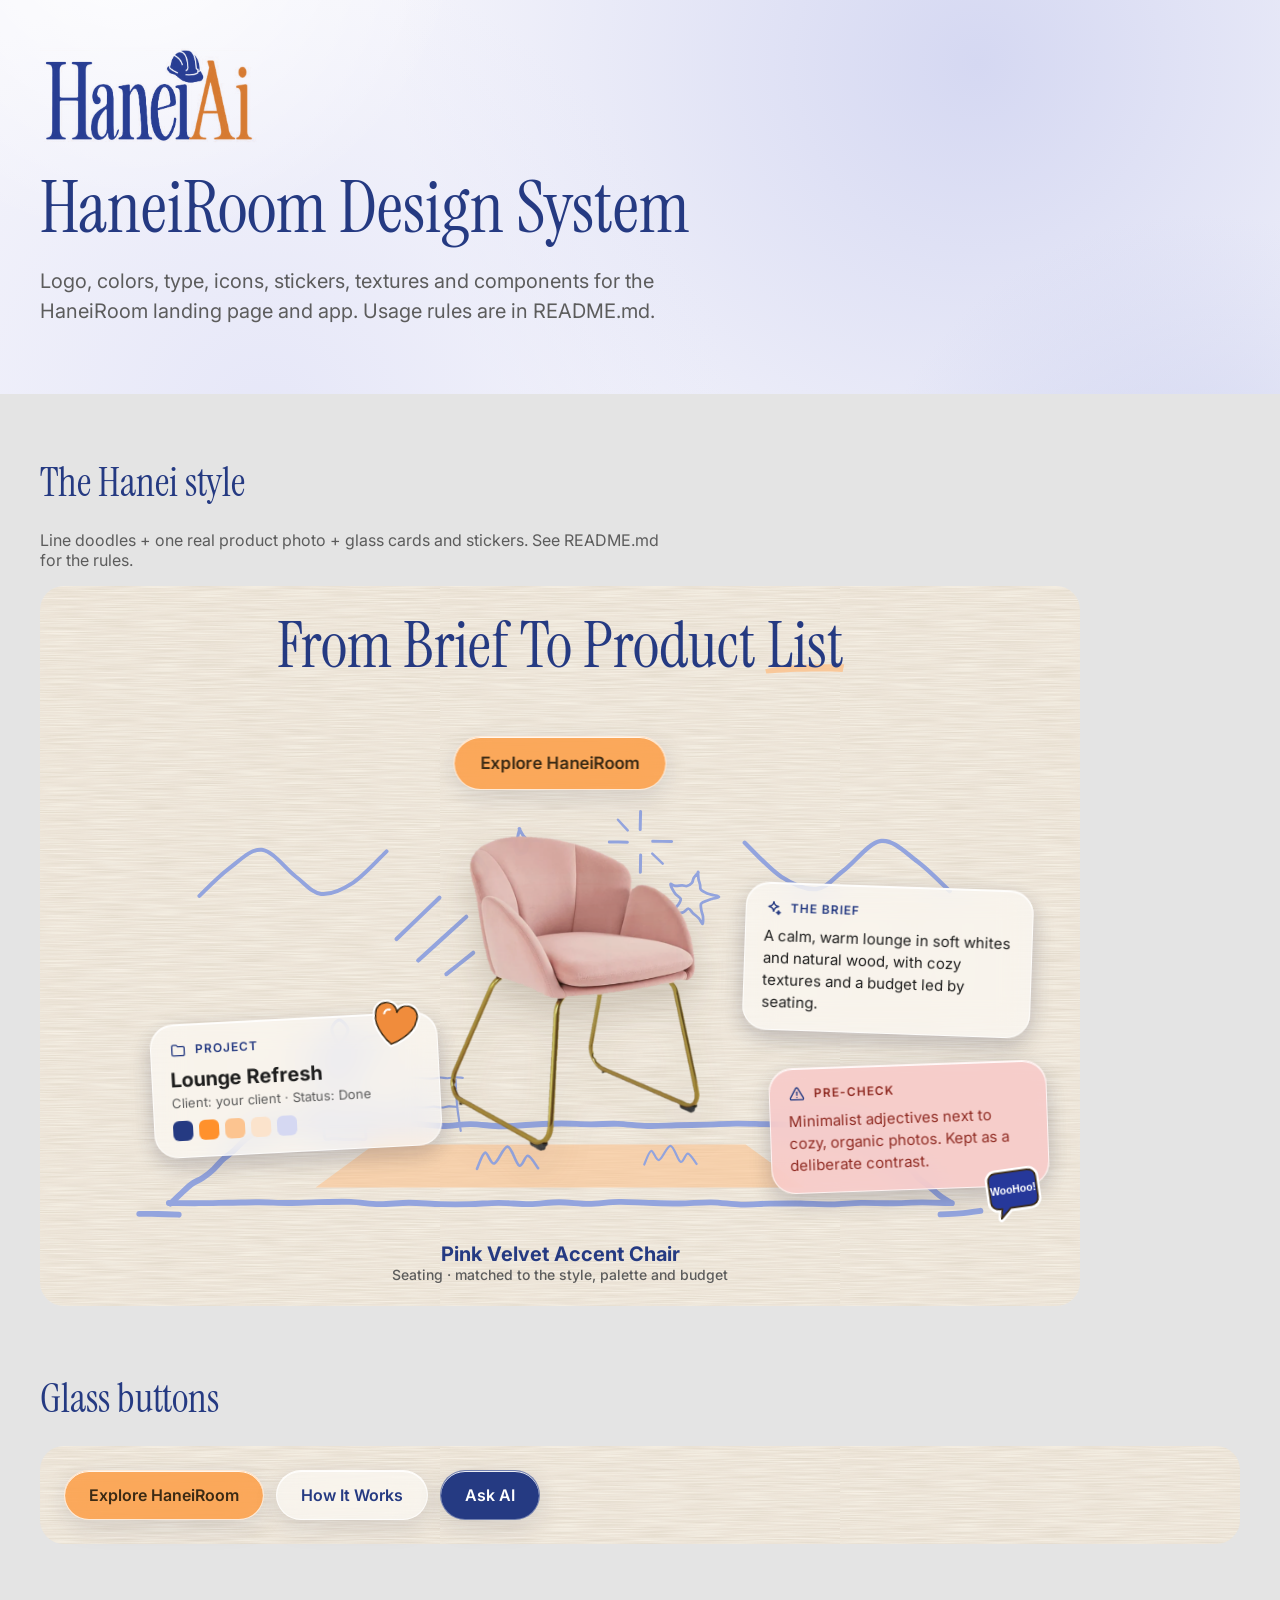
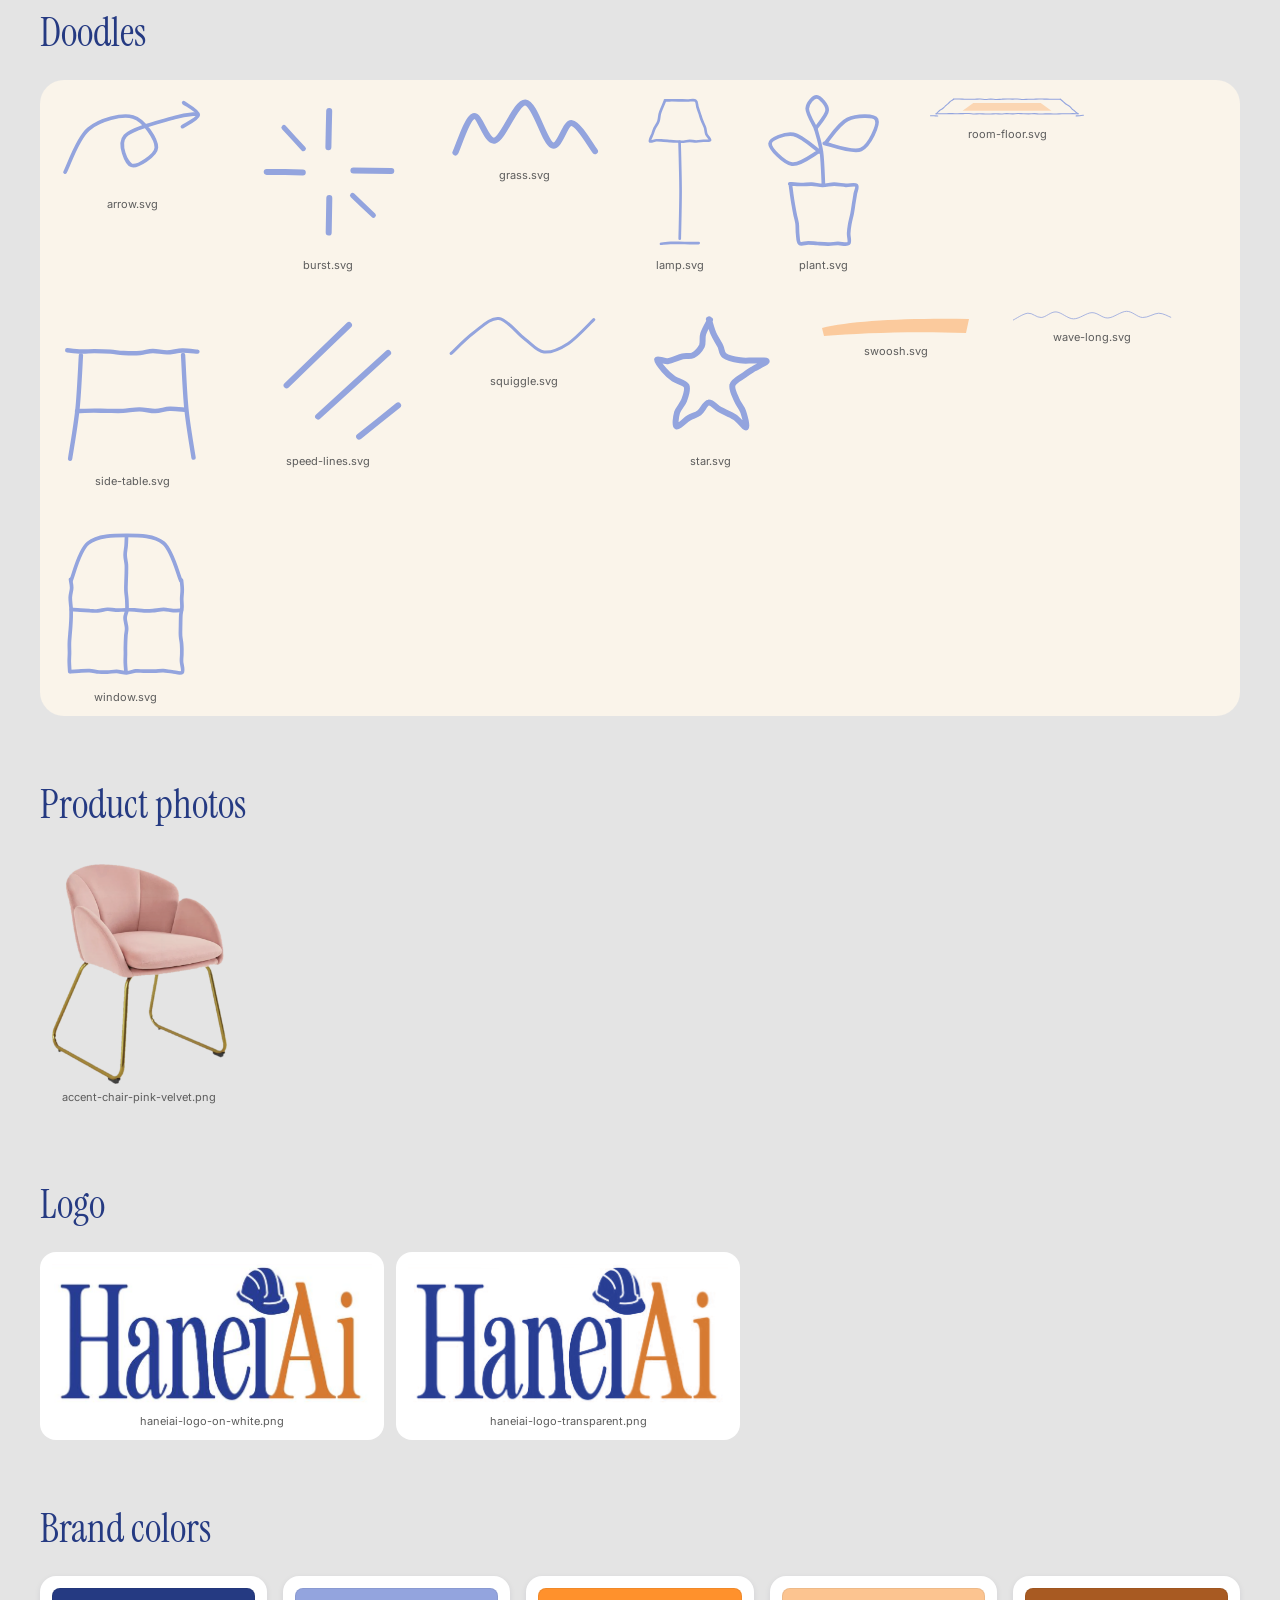
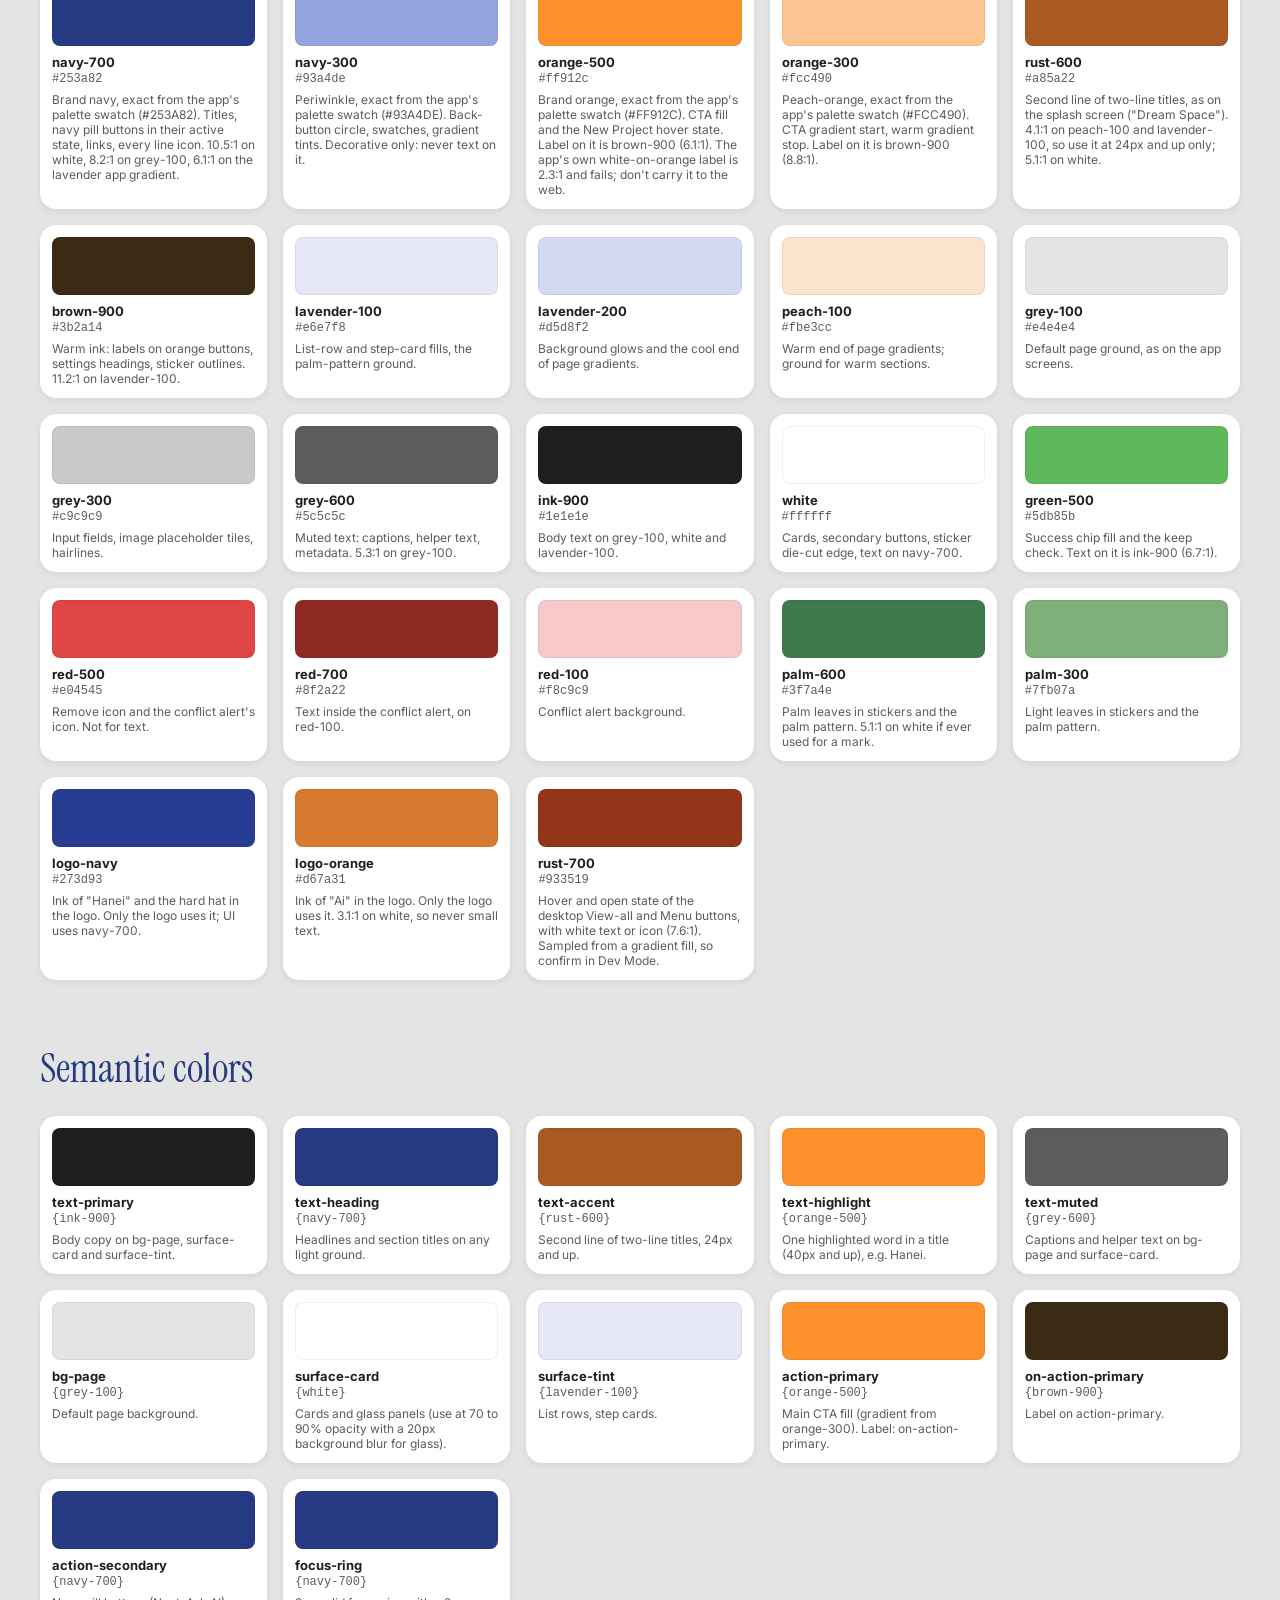
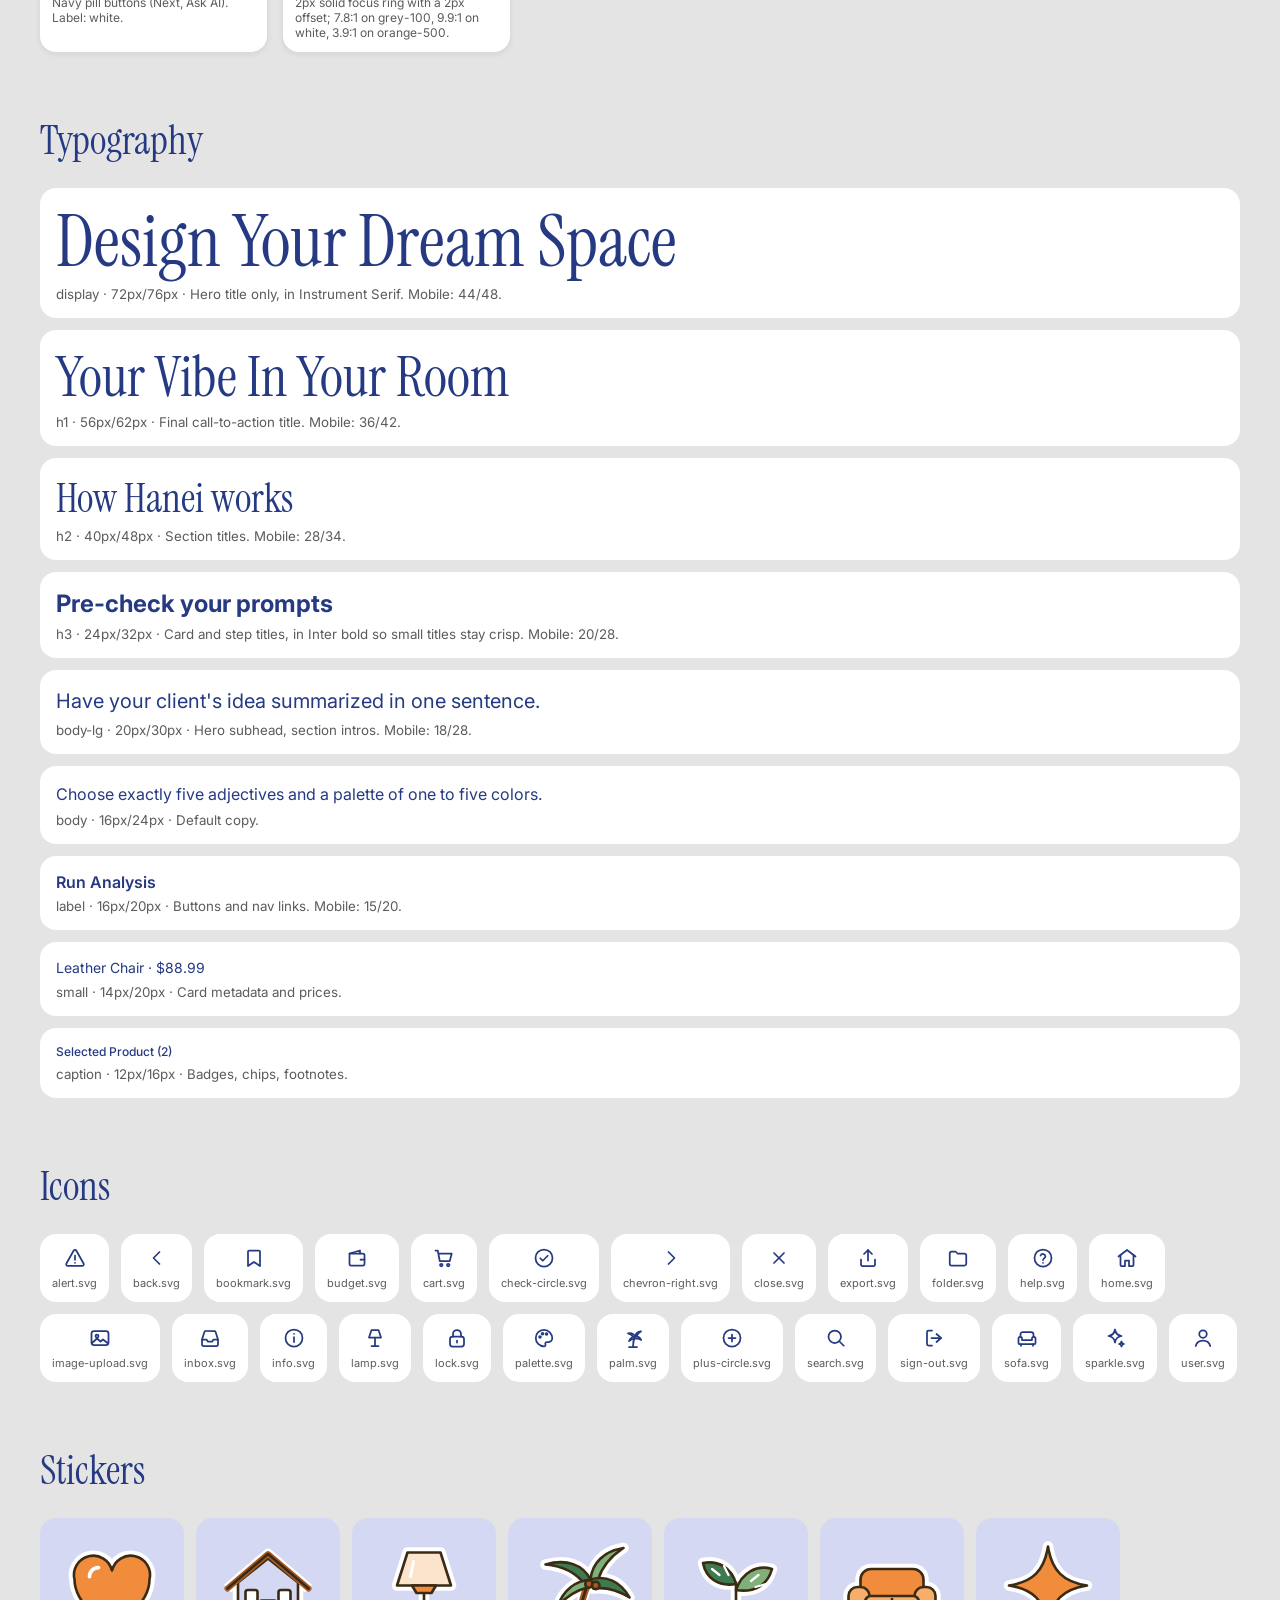
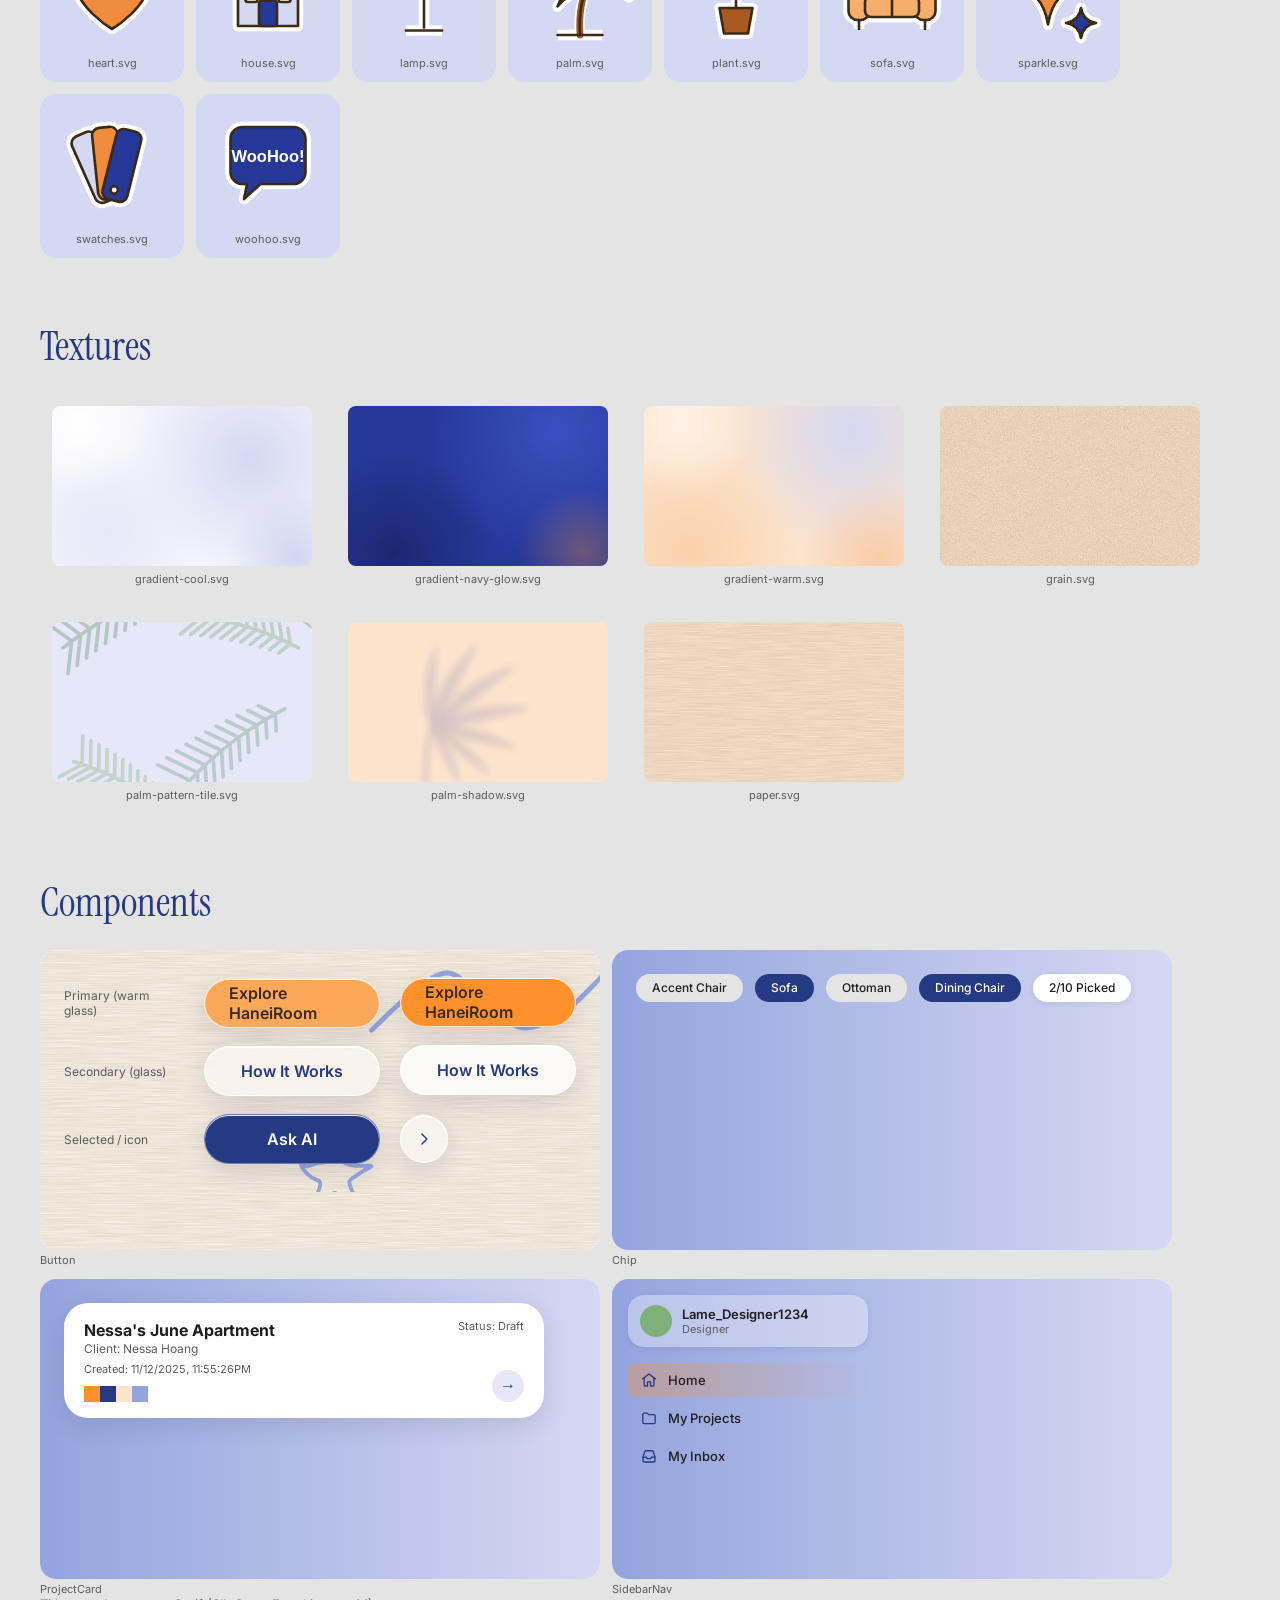
==== commit 18a17fec: "Set titles in Instrument Serif instead of Trovical Calm Instrument Serif is OFL-licensed, so the fre" ====
--- a/design-system/index.html
+++ b/design-system/index.html
@@ -31,10 +31,10 @@
 <h2>Logo</h2><div class="grid"><figure style="background:#fff"><img src="logo/haneiai-logo-on-white.png" style="max-width:320px;max-height:320px"><figcaption>haneiai-logo-on-white.png</figcaption></figure><figure style="background:#fff"><img src="logo/haneiai-logo-transparent.png" style="max-width:320px;max-height:320px"><figcaption>haneiai-logo-transparent.png</figcaption></figure></div>
 <h2>Brand colors</h2><div class="sws"><div class="sw"><span style="background:var(--navy-700)"></span><b>navy-700</b><code>#253a82</code><p>Brand navy, exact from the app&#x27;s palette swatch (#253A82). Titles, navy pill buttons in their active state, links, every line icon. 10.5:1 on white, 8.2:1 on grey-100, 6.1:1 on the lavender app gradient.</p></div><div class="sw"><span style="background:var(--navy-300)"></span><b>navy-300</b><code>#93a4de</code><p>Periwinkle, exact from the app&#x27;s palette swatch (#93A4DE). Back-button circle, swatches, gradient tints. Decorative only: never text on it.</p></div><div class="sw"><span style="background:var(--orange-500)"></span><b>orange-500</b><code>#ff912c</code><p>Brand orange, exact from the app&#x27;s palette swatch (#FF912C). CTA fill and the New Project hover state. Label on it is brown-900 (6.1:1). The app&#x27;s own white-on-orange label is 2.3:1 and fails; don&#x27;t carry it to the web.</p></div><div class="sw"><span style="background:var(--orange-300)"></span><b>orange-300</b><code>#fcc490</code><p>Peach-orange, exact from the app&#x27;s palette swatch (#FCC490). CTA gradient start, warm gradient stop. Label on it is brown-900 (8.8:1).</p></div><div class="sw"><span style="background:var(--rust-600)"></span><b>rust-600</b><code>#a85a22</code><p>Second line of two-line titles, as on the splash screen (&quot;Dream Space&quot;). 4.1:1 on peach-100 and lavender-100, so use it at 24px and up only; 5.1:1 on white.</p></div><div class="sw"><span style="background:var(--brown-900)"></span><b>brown-900</b><code>#3b2a14</code><p>Warm ink: labels on orange buttons, settings headings, sticker outlines. 11.2:1 on lavender-100.</p></div><div class="sw"><span style="background:var(--lavender-100)"></span><b>lavender-100</b><code>#e6e7f8</code><p>List-row and step-card fills, the palm-pattern ground.</p></div><div class="sw"><span style="background:var(--lavender-200)"></span><b>lavender-200</b><code>#d5d8f2</code><p>Background glows and the cool end of page gradients.</p></div><div class="sw"><span style="background:var(--peach-100)"></span><b>peach-100</b><code>#fbe3cc</code><p>Warm end of page gradients; ground for warm sections.</p></div><div class="sw"><span style="background:var(--grey-100)"></span><b>grey-100</b><code>#e4e4e4</code><p>Default page ground, as on the app screens.</p></div><div class="sw"><span style="background:var(--grey-300)"></span><b>grey-300</b><code>#c9c9c9</code><p>Input fields, image placeholder tiles, hairlines.</p></div><div class="sw"><span style="background:var(--grey-600)"></span><b>grey-600</b><code>#5c5c5c</code><p>Muted text: captions, helper text, metadata. 5.3:1 on grey-100.</p></div><div class="sw"><span style="background:var(--ink-900)"></span><b>ink-900</b><code>#1e1e1e</code><p>Body text on grey-100, white and lavender-100.</p></div><div class="sw"><span style="background:var(--white)"></span><b>white</b><code>#ffffff</code><p>Cards, secondary buttons, sticker die-cut edge, text on navy-700.</p></div><div class="sw"><span style="background:var(--green-500)"></span><b>green-500</b><code>#5db85b</code><p>Success chip fill and the keep check. Text on it is ink-900 (6.7:1).</p></div><div class="sw"><span style="background:var(--red-500)"></span><b>red-500</b><code>#e04545</code><p>Remove icon and the conflict alert&#x27;s icon. Not for text.</p></div><div class="sw"><span style="background:var(--red-700)"></span><b>red-700</b><code>#8f2a22</code><p>Text inside the conflict alert, on red-100.</p></div><div class="sw"><span style="background:var(--red-100)"></span><b>red-100</b><code>#f8c9c9</code><p>Conflict alert background.</p></div><div class="sw"><span style="background:var(--palm-600)"></span><b>palm-600</b><code>#3f7a4e</code><p>Palm leaves in stickers and the palm pattern. 5.1:1 on white if ever used for a mark.</p></div><div class="sw"><span style="background:var(--palm-300)"></span><b>palm-300</b><code>#7fb07a</code><p>Light leaves in stickers and the palm pattern.</p></div><div class="sw"><span style="background:var(--logo-navy)"></span><b>logo-navy</b><code>#273d93</code><p>Ink of &quot;Hanei&quot; and the hard hat in the logo. Only the logo uses it; UI uses navy-700.</p></div><div class="sw"><span style="background:var(--logo-orange)"></span><b>logo-orange</b><code>#d67a31</code><p>Ink of &quot;Ai&quot; in the logo. Only the logo uses it. 3.1:1 on white, so never small text.</p></div><div class="sw"><span style="background:var(--rust-700)"></span><b>rust-700</b><code>#933519</code><p>Hover and open state of the desktop View-all and Menu buttons, with white text or icon (7.6:1). Sampled from a gradient fill, so confirm in Dev Mode.</p></div></div>
 <h2>Semantic colors</h2><div class="sws"><div class="sw"><span style="background:var(--text-primary)"></span><b>text-primary</b><code>{ink-900}</code><p>Body copy on bg-page, surface-card and surface-tint.</p></div><div class="sw"><span style="background:var(--text-heading)"></span><b>text-heading</b><code>{navy-700}</code><p>Headlines and section titles on any light ground.</p></div><div class="sw"><span style="background:var(--text-accent)"></span><b>text-accent</b><code>{rust-600}</code><p>Second line of two-line titles, 24px and up.</p></div><div class="sw"><span style="background:var(--text-highlight)"></span><b>text-highlight</b><code>{orange-500}</code><p>One highlighted word in a title (40px and up), e.g. Hanei.</p></div><div class="sw"><span style="background:var(--text-muted)"></span><b>text-muted</b><code>{grey-600}</code><p>Captions and helper text on bg-page and surface-card.</p></div><div class="sw"><span style="background:var(--bg-page)"></span><b>bg-page</b><code>{grey-100}</code><p>Default page background.</p></div><div class="sw"><span style="background:var(--surface-card)"></span><b>surface-card</b><code>{white}</code><p>Cards and glass panels (use at 70 to 90% opacity with a 20px background blur for glass).</p></div><div class="sw"><span style="background:var(--surface-tint)"></span><b>surface-tint</b><code>{lavender-100}</code><p>List rows, step cards.</p></div><div class="sw"><span style="background:var(--action-primary)"></span><b>action-primary</b><code>{orange-500}</code><p>Main CTA fill (gradient from orange-300). Label: on-action-primary.</p></div><div class="sw"><span style="background:var(--on-action-primary)"></span><b>on-action-primary</b><code>{brown-900}</code><p>Label on action-primary.</p></div><div class="sw"><span style="background:var(--action-secondary)"></span><b>action-secondary</b><code>{navy-700}</code><p>Navy pill buttons (Next, Ask AI). Label: white.</p></div><div class="sw"><span style="background:var(--focus-ring)"></span><b>focus-ring</b><code>{navy-700}</code><p>2px solid focus ring with a 2px offset; 7.8:1 on grey-100, 9.9:1 on white, 3.9:1 on orange-500.</p></div></div>
-<h2>Typography</h2><div class="ty"><div class="display" style="color:var(--text-heading)">Design Your Dream Space</div><small>display · 72px/76px · Hero title only, in Trovical Calm (the logo face). Mobile: 44/48.</small></div><div class="ty"><div class="h1" style="color:var(--text-heading)">Your Vibe In Your Room</div><small>h1 · 56px/62px · Final call-to-action title. Mobile: 36/42.</small></div><div class="ty"><div class="h2" style="color:var(--text-heading)">How Hanei works</div><small>h2 · 40px/48px · Section titles. Mobile: 28/34.</small></div><div class="ty"><div class="h3" style="color:var(--text-heading)">Pre-check your prompts</div><small>h3 · 24px/32px · Card and step titles, in Inter bold so small titles stay crisp. Mobile: 20/28.</small></div><div class="ty"><div class="body-lg" style="color:var(--text-heading)">Have your client&#x27;s idea summarized in one sentence.</div><small>body-lg · 20px/30px · Hero subhead, section intros. Mobile: 18/28.</small></div><div class="ty"><div class="body" style="color:var(--text-heading)">Choose exactly five adjectives and a palette of one to five colors.</div><small>body · 16px/24px · Default copy.</small></div><div class="ty"><div class="label" style="color:var(--text-heading)">Run Analysis</div><small>label · 16px/20px · Buttons and nav links. Mobile: 15/20.</small></div><div class="ty"><div class="small" style="color:var(--text-heading)">Leather Chair · $88.99</div><small>small · 14px/20px · Card metadata and prices.</small></div><div class="ty"><div class="caption" style="color:var(--text-heading)">Selected Product (2)</div><small>caption · 12px/16px · Badges, chips, footnotes.</small></div>
+<h2>Typography</h2><div class="ty"><div class="display" style="color:var(--text-heading)">Design Your Dream Space</div><small>display · 72px/76px · Hero title only, in Instrument Serif. Mobile: 44/48.</small></div><div class="ty"><div class="h1" style="color:var(--text-heading)">Your Vibe In Your Room</div><small>h1 · 56px/62px · Final call-to-action title. Mobile: 36/42.</small></div><div class="ty"><div class="h2" style="color:var(--text-heading)">How Hanei works</div><small>h2 · 40px/48px · Section titles. Mobile: 28/34.</small></div><div class="ty"><div class="h3" style="color:var(--text-heading)">Pre-check your prompts</div><small>h3 · 24px/32px · Card and step titles, in Inter bold so small titles stay crisp. Mobile: 20/28.</small></div><div class="ty"><div class="body-lg" style="color:var(--text-heading)">Have your client&#x27;s idea summarized in one sentence.</div><small>body-lg · 20px/30px · Hero subhead, section intros. Mobile: 18/28.</small></div><div class="ty"><div class="body" style="color:var(--text-heading)">Choose exactly five adjectives and a palette of one to five colors.</div><small>body · 16px/24px · Default copy.</small></div><div class="ty"><div class="label" style="color:var(--text-heading)">Run Analysis</div><small>label · 16px/20px · Buttons and nav links. Mobile: 15/20.</small></div><div class="ty"><div class="small" style="color:var(--text-heading)">Leather Chair · $88.99</div><small>small · 14px/20px · Card metadata and prices.</small></div><div class="ty"><div class="caption" style="color:var(--text-heading)">Selected Product (2)</div><small>caption · 12px/16px · Badges, chips, footnotes.</small></div>
 <h2>Icons</h2><div class="grid"><figure style="background:#fff"><img src="icons/alert.svg" style="max-width:32px;max-height:32px"><figcaption>alert.svg</figcaption></figure><figure style="background:#fff"><img src="icons/back.svg" style="max-width:32px;max-height:32px"><figcaption>back.svg</figcaption></figure><figure style="background:#fff"><img src="icons/bookmark.svg" style="max-width:32px;max-height:32px"><figcaption>bookmark.svg</figcaption></figure><figure style="background:#fff"><img src="icons/budget.svg" style="max-width:32px;max-height:32px"><figcaption>budget.svg</figcaption></figure><figure style="background:#fff"><img src="icons/cart.svg" style="max-width:32px;max-height:32px"><figcaption>cart.svg</figcaption></figure><figure style="background:#fff"><img src="icons/check-circle.svg" style="max-width:32px;max-height:32px"><figcaption>check-circle.svg</figcaption></figure><figure style="background:#fff"><img src="icons/chevron-right.svg" style="max-width:32px;max-height:32px"><figcaption>chevron-right.svg</figcaption></figure><figure style="background:#fff"><img src="icons/close.svg" style="max-width:32px;max-height:32px"><figcaption>close.svg</figcaption></figure><figure style="background:#fff"><img src="icons/export.svg" style="max-width:32px;max-height:32px"><figcaption>export.svg</figcaption></figure><figure style="background:#fff"><img src="icons/folder.svg" style="max-width:32px;max-height:32px"><figcaption>folder.svg</figcaption></figure><figure style="background:#fff"><img src="icons/help.svg" style="max-width:32px;max-height:32px"><figcaption>help.svg</figcaption></figure><figure style="background:#fff"><img src="icons/home.svg" style="max-width:32px;max-height:32px"><figcaption>home.svg</figcaption></figure><figure style="background:#fff"><img src="icons/image-upload.svg" style="max-width:32px;max-height:32px"><figcaption>image-upload.svg</figcaption></figure><figure style="background:#fff"><img src="icons/inbox.svg" style="max-width:32px;max-height:32px"><figcaption>inbox.svg</figcaption></figure><figure style="background:#fff"><img src="icons/info.svg" style="max-width:32px;max-height:32px"><figcaption>info.svg</figcaption></figure><figure style="background:#fff"><img src="icons/lamp.svg" style="max-width:32px;max-height:32px"><figcaption>lamp.svg</figcaption></figure><figure style="background:#fff"><img src="icons/lock.svg" style="max-width:32px;max-height:32px"><figcaption>lock.svg</figcaption></figure><figure style="background:#fff"><img src="icons/palette.svg" style="max-width:32px;max-height:32px"><figcaption>palette.svg</figcaption></figure><figure style="background:#fff"><img src="icons/palm.svg" style="max-width:32px;max-height:32px"><figcaption>palm.svg</figcaption></figure><figure style="background:#fff"><img src="icons/plus-circle.svg" style="max-width:32px;max-height:32px"><figcaption>plus-circle.svg</figcaption></figure><figure style="background:#fff"><img src="icons/search.svg" style="max-width:32px;max-height:32px"><figcaption>search.svg</figcaption></figure><figure style="background:#fff"><img src="icons/sign-out.svg" style="max-width:32px;max-height:32px"><figcaption>sign-out.svg</figcaption></figure><figure style="background:#fff"><img src="icons/sofa.svg" style="max-width:32px;max-height:32px"><figcaption>sofa.svg</figcaption></figure><figure style="background:#fff"><img src="icons/sparkle.svg" style="max-width:32px;max-height:32px"><figcaption>sparkle.svg</figcaption></figure><figure style="background:#fff"><img src="icons/user.svg" style="max-width:32px;max-height:32px"><figcaption>user.svg</figcaption></figure></div>
 <h2>Stickers</h2><div class="grid"><figure style="background:var(--lavender-200)"><img src="stickers/heart.svg" style="max-width:120px;max-height:120px"><figcaption>heart.svg</figcaption></figure><figure style="background:var(--lavender-200)"><img src="stickers/house.svg" style="max-width:120px;max-height:120px"><figcaption>house.svg</figcaption></figure><figure style="background:var(--lavender-200)"><img src="stickers/lamp.svg" style="max-width:120px;max-height:120px"><figcaption>lamp.svg</figcaption></figure><figure style="background:var(--lavender-200)"><img src="stickers/palm.svg" style="max-width:120px;max-height:120px"><figcaption>palm.svg</figcaption></figure><figure style="background:var(--lavender-200)"><img src="stickers/plant.svg" style="max-width:120px;max-height:120px"><figcaption>plant.svg</figcaption></figure><figure style="background:var(--lavender-200)"><img src="stickers/sofa.svg" style="max-width:120px;max-height:120px"><figcaption>sofa.svg</figcaption></figure><figure style="background:var(--lavender-200)"><img src="stickers/sparkle.svg" style="max-width:120px;max-height:120px"><figcaption>sparkle.svg</figcaption></figure><figure style="background:var(--lavender-200)"><img src="stickers/swatches.svg" style="max-width:120px;max-height:120px"><figcaption>swatches.svg</figcaption></figure><figure style="background:var(--lavender-200)"><img src="stickers/woohoo.svg" style="max-width:120px;max-height:120px"><figcaption>woohoo.svg</figcaption></figure></div>
 <h2>Textures</h2><div class="grid"><figure class="tex"><div style="background:url(textures/gradient-cool.svg) center/cover,var(--peach-100)"></div><figcaption>gradient-cool.svg</figcaption></figure><figure class="tex"><div style="background:url(textures/gradient-navy-glow.svg) center/cover,var(--peach-100)"></div><figcaption>gradient-navy-glow.svg</figcaption></figure><figure class="tex"><div style="background:url(textures/gradient-warm.svg) center/cover,var(--peach-100)"></div><figcaption>gradient-warm.svg</figcaption></figure><figure class="tex"><div style="background:url(textures/grain.svg) center/cover,var(--peach-100)"></div><figcaption>grain.svg</figcaption></figure><figure class="tex"><div style="background:url(textures/palm-pattern-tile.svg) center/cover,var(--peach-100)"></div><figcaption>palm-pattern-tile.svg</figcaption></figure><figure class="tex"><div style="background:url(textures/palm-shadow.svg) center/cover,var(--peach-100)"></div><figcaption>palm-shadow.svg</figcaption></figure><figure class="tex"><div style="background:url(textures/paper.svg) center/cover,var(--peach-100)"></div><figcaption>paper.svg</figcaption></figure></div>
 <h2>Components</h2><div class="grid"><figure class="comp"><iframe src="components/Button.html" title="Button"></iframe><figcaption>Button</figcaption></figure><figure class="comp"><iframe src="components/Chip.html" title="Chip"></iframe><figcaption>Chip</figcaption></figure><figure class="comp"><iframe src="components/ProjectCard.html" title="ProjectCard"></iframe><figcaption>ProjectCard</figcaption></figure><figure class="comp"><iframe src="components/SidebarNav.html" title="SidebarNav"></iframe><figcaption>SidebarNav</figcaption></figure></div>
-</main><footer class="wrap">Titles use Trovical Calm (personal-use release; buy a web license before launch).</footer>
+</main><footer class="wrap">Titles use Instrument Serif (SIL Open Font License 1.1).</footer>
 </body></html>
--- a/design-system/tokens.css
+++ b/design-system/tokens.css
@@ -1,23 +1,18 @@
 /* HaneiRoom design tokens, generated from tokens.json */
-/* Trovical Calm (Befonts). The bundled files are the free "personal use only"
-   release: buy a commercial/web license before shipping. See fonts/LICENSE-trovical-calm.txt
-   The free release draws "." as a Befonts watermark, so U+002E is left out of
-   unicode-range and falls back to the next font. Drop that gap with the licensed files. */
+/* Instrument Serif (SIL Open Font License 1.1, see fonts/LICENSE-instrument-serif-OFL.txt). One weight, roman and italic. */
 @font-face {
-  font-family: "Trovical Calm";
-  src: url("fonts/trovical-calm-regular.otf") format("opentype");
+  font-family: "Instrument Serif";
+  src: url("fonts/instrument-serif-regular.ttf") format("truetype");
   font-weight: 400;
   font-style: normal;
   font-display: swap;
-  unicode-range: U+0000-002D, U+002F-10FFFF;
 }
 @font-face {
-  font-family: "Trovical Calm";
-  src: url("fonts/trovical-calm-italic.otf") format("opentype");
+  font-family: "Instrument Serif";
+  src: url("fonts/instrument-serif-italic.ttf") format("truetype");
   font-weight: 400;
   font-style: italic;
   font-display: swap;
-  unicode-range: U+0000-002D, U+002F-10FFFF;
 }
 :root {
   --navy-700: #253a82;
@@ -80,12 +75,10 @@
   --shadow-lg: 0 24px 48px rgba(30, 30, 60, 0.16);
   --shadow-glass: inset 0 1px 0 rgba(255, 255, 255, 0.9), 0 8px 24px rgba(30, 30, 60, 0.12);
   --blur-glass: 16px;
-  --font-heading: "Trovical Calm", "Playfair Display", Georgia, serif;
+  --font-heading: "Instrument Serif", "Playfair Display", Georgia, serif;
   --font-body: Inter, system-ui, sans-serif;
   --font-hand: Caveat, "Segoe Print", "Bradley Hand", cursive;
 }
-/* Trovical Calm (free build) fuses "oo" into a watermarked ligature: keep ligatures off on titles. */
-.display, .h1, .h2 { font-variant-ligatures: none; font-feature-settings: "liga" 0, "dlig" 0; }
 .display { font-family: var(--font-heading); font-size: 72px; line-height: 76px; font-weight: 400; }
 .h1 { font-family: var(--font-heading); font-size: 56px; line-height: 62px; font-weight: 400; }
 .h2 { font-family: var(--font-heading); font-size: 40px; line-height: 48px; font-weight: 400; }
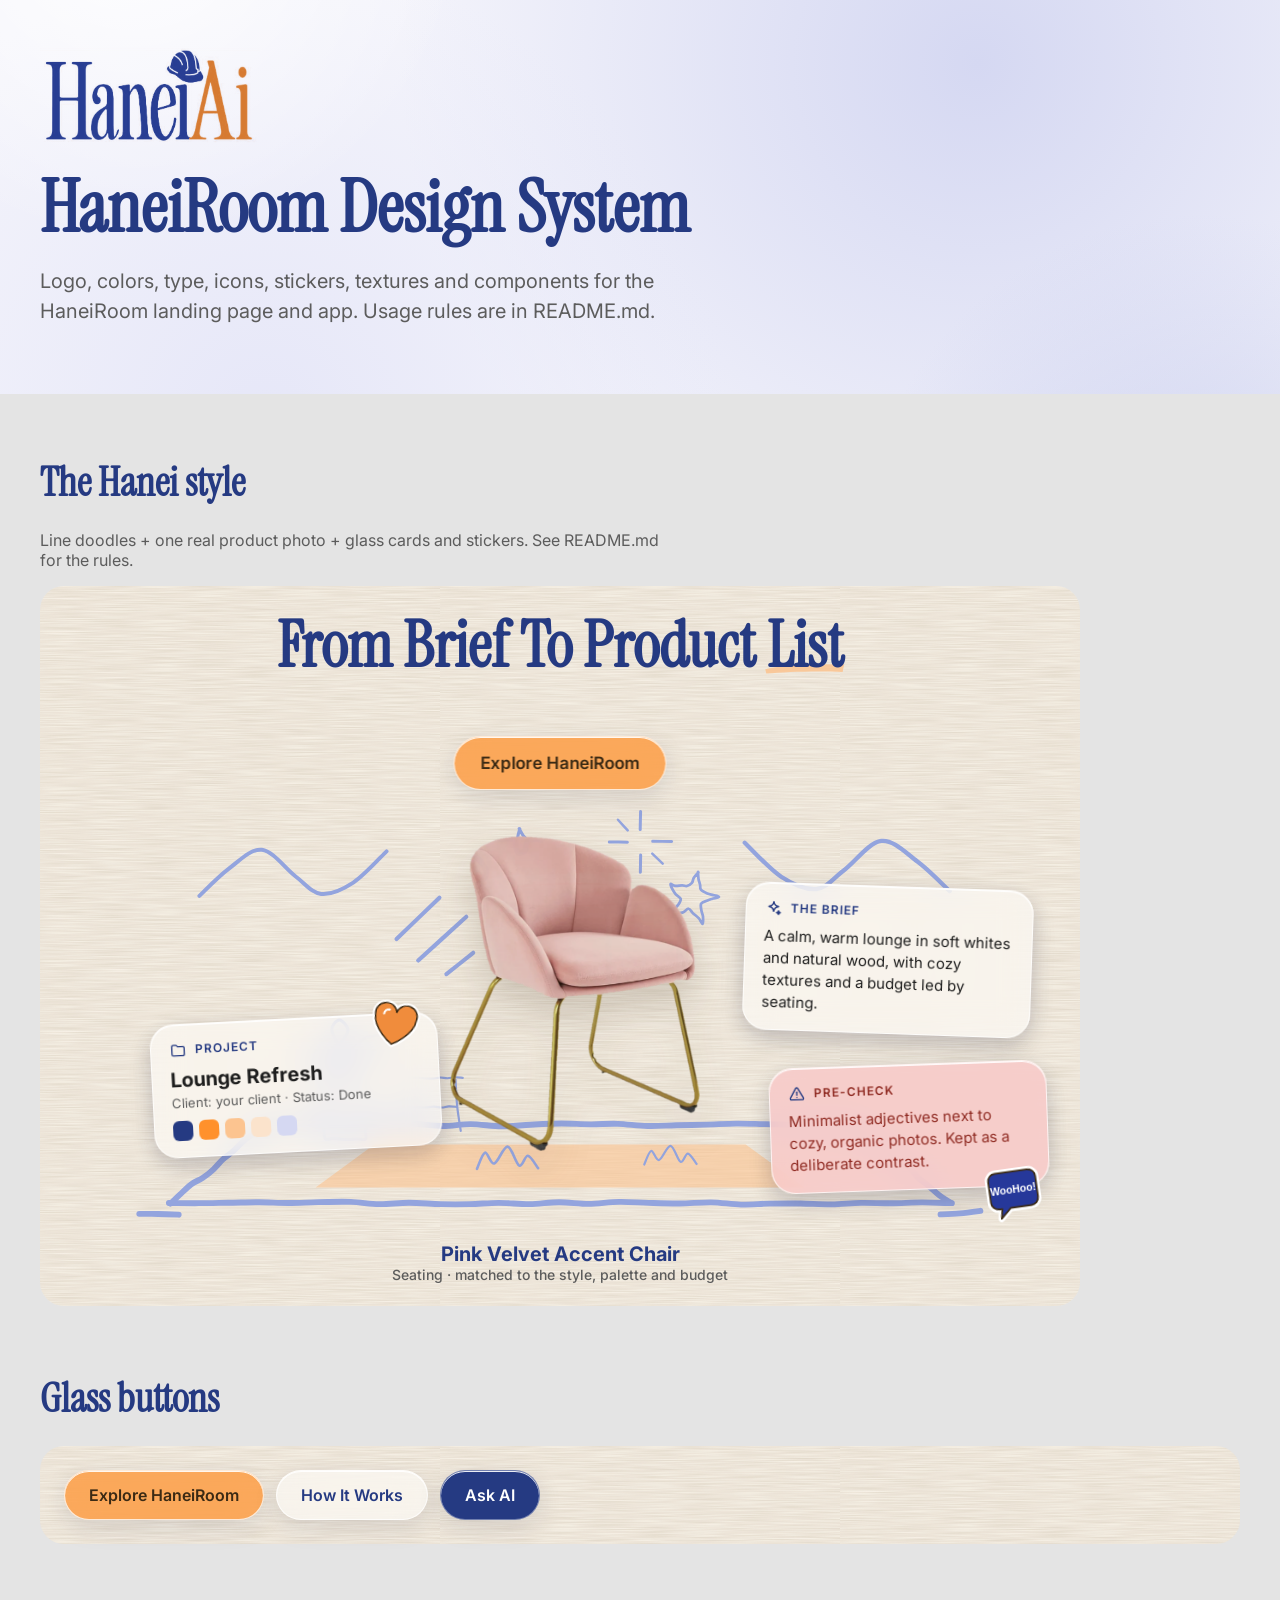
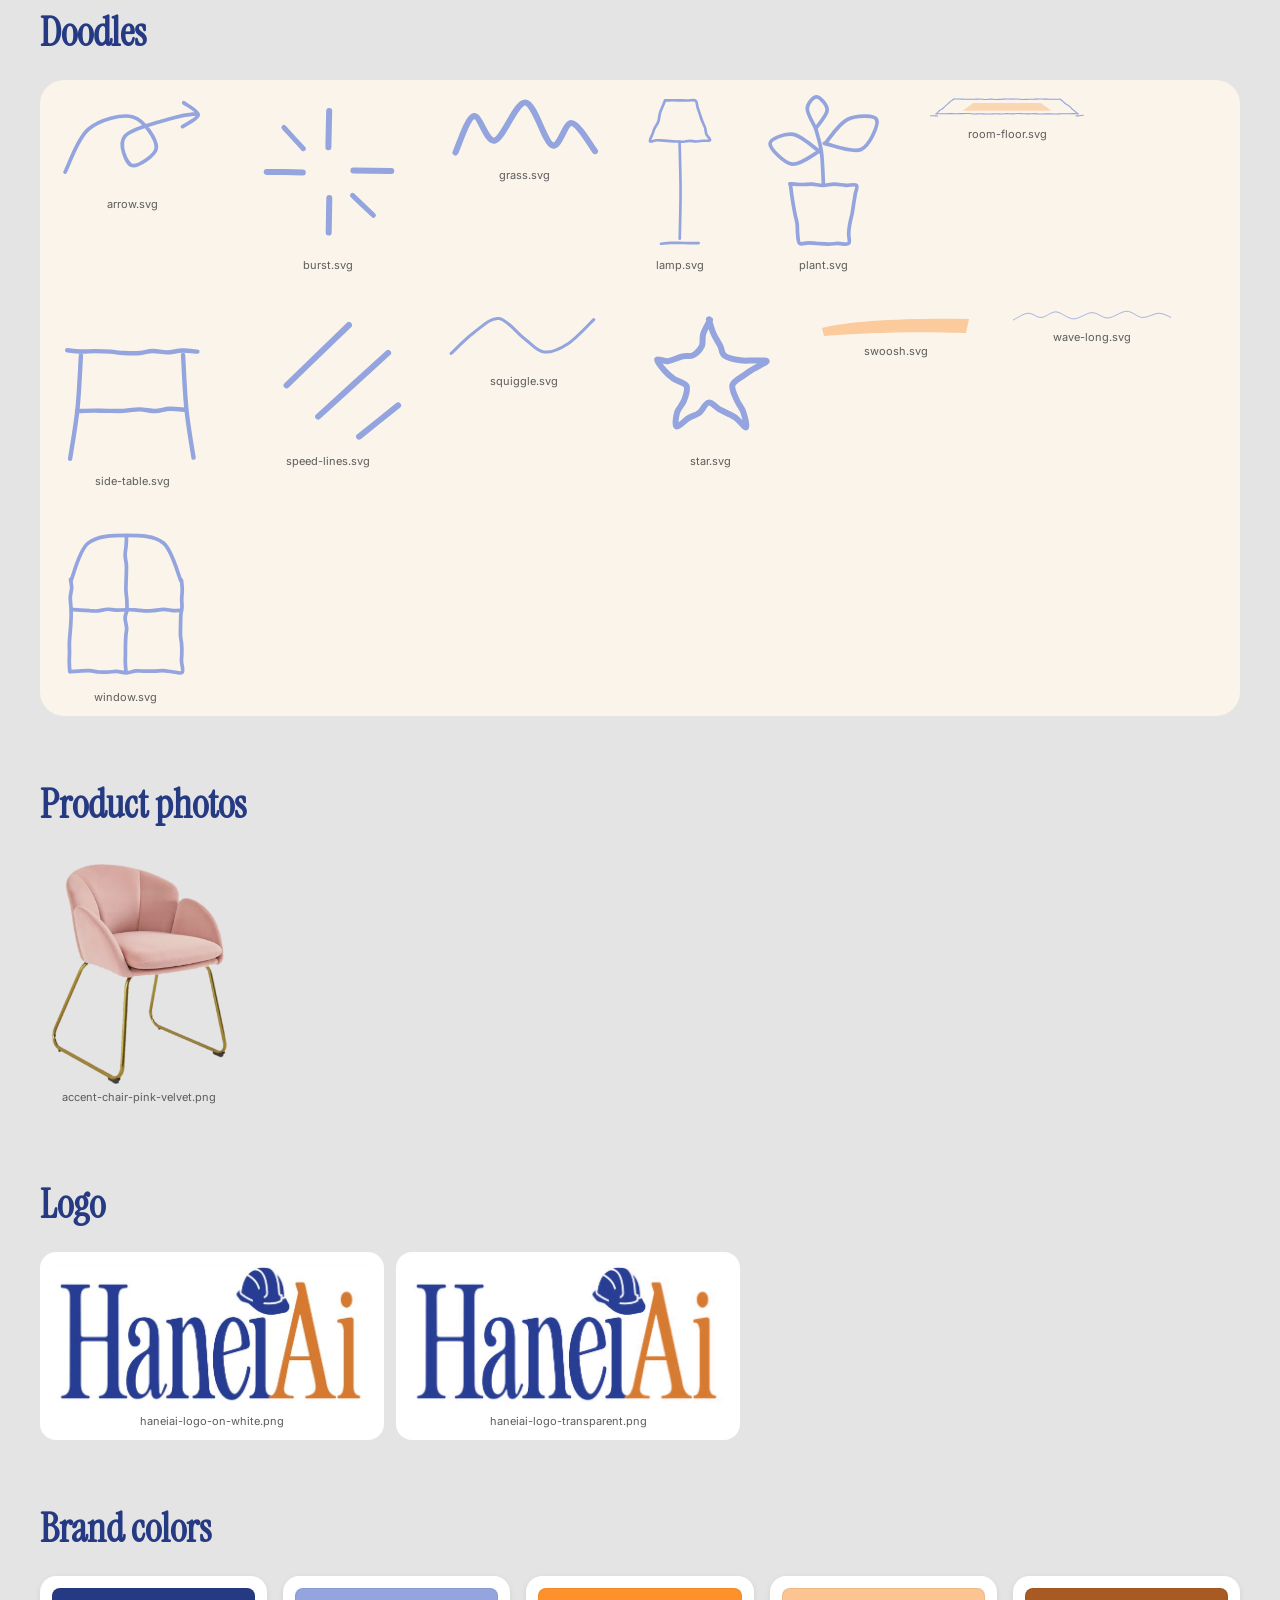
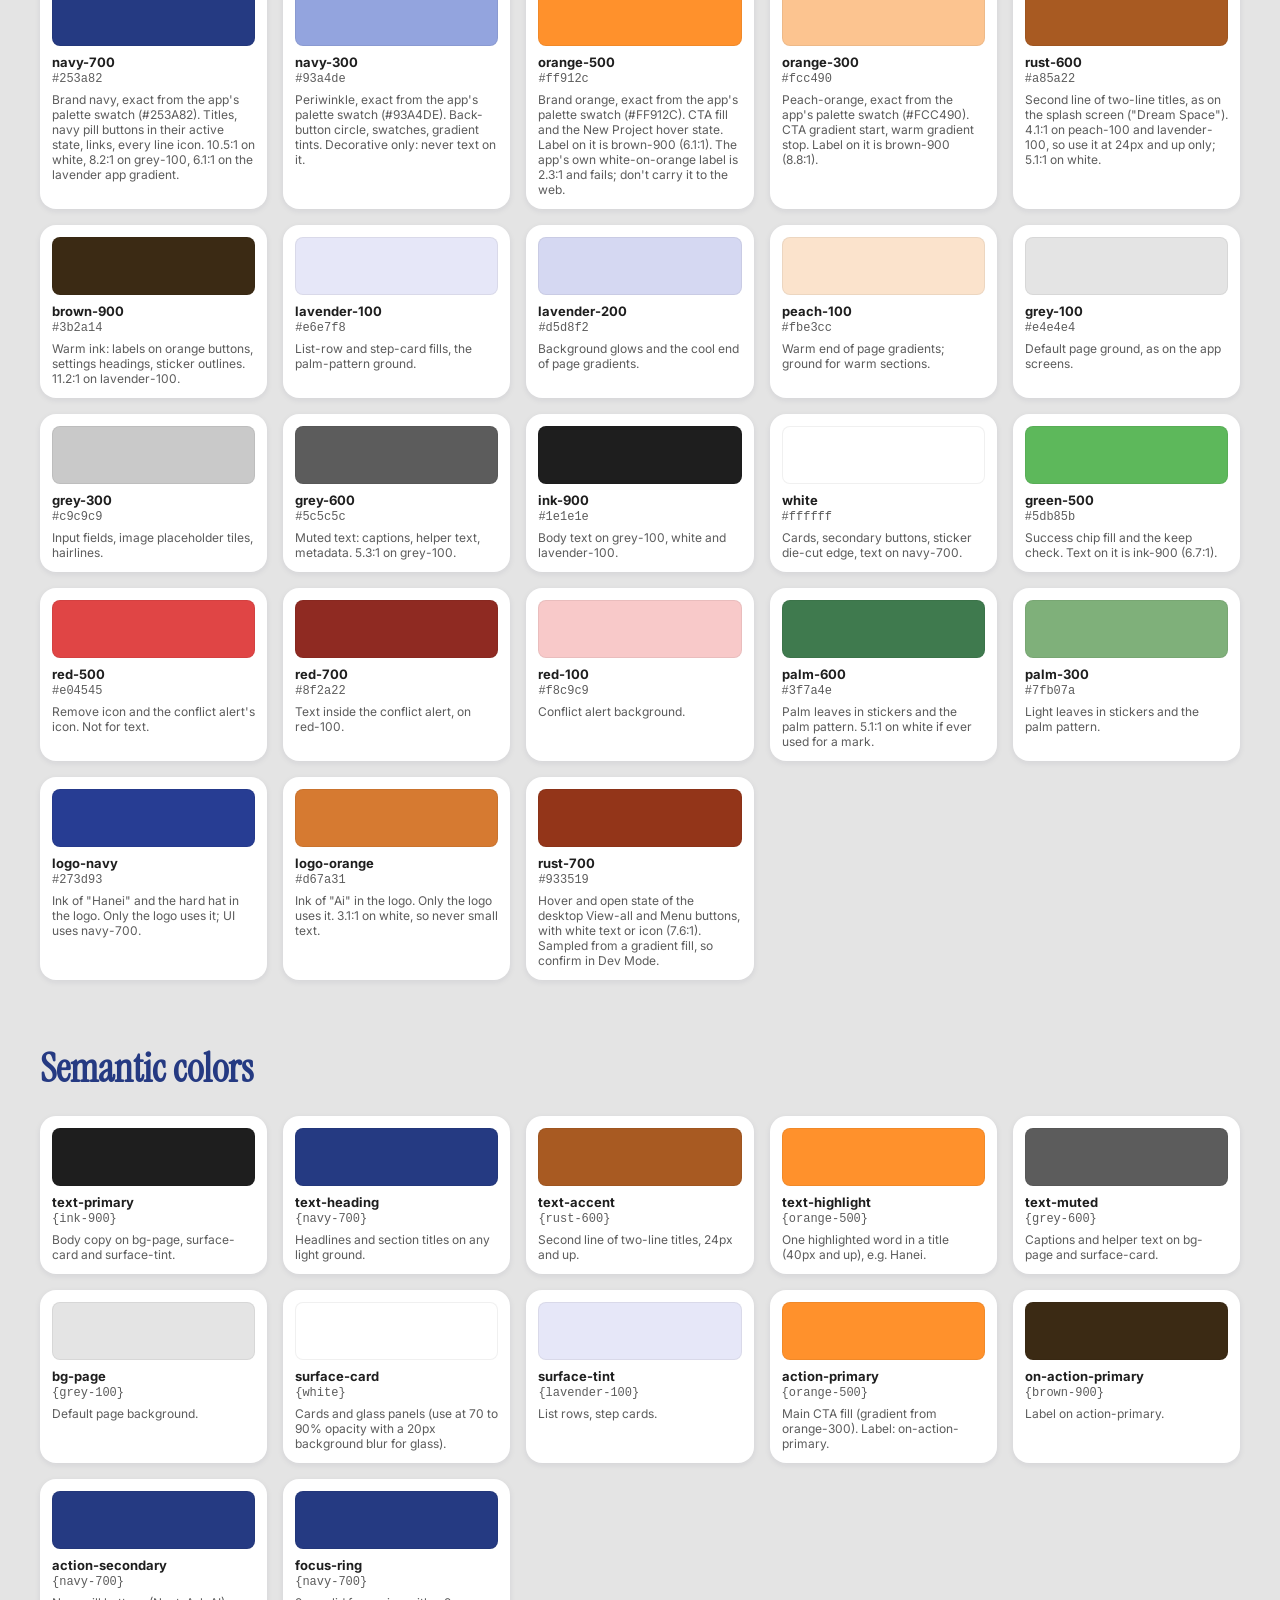
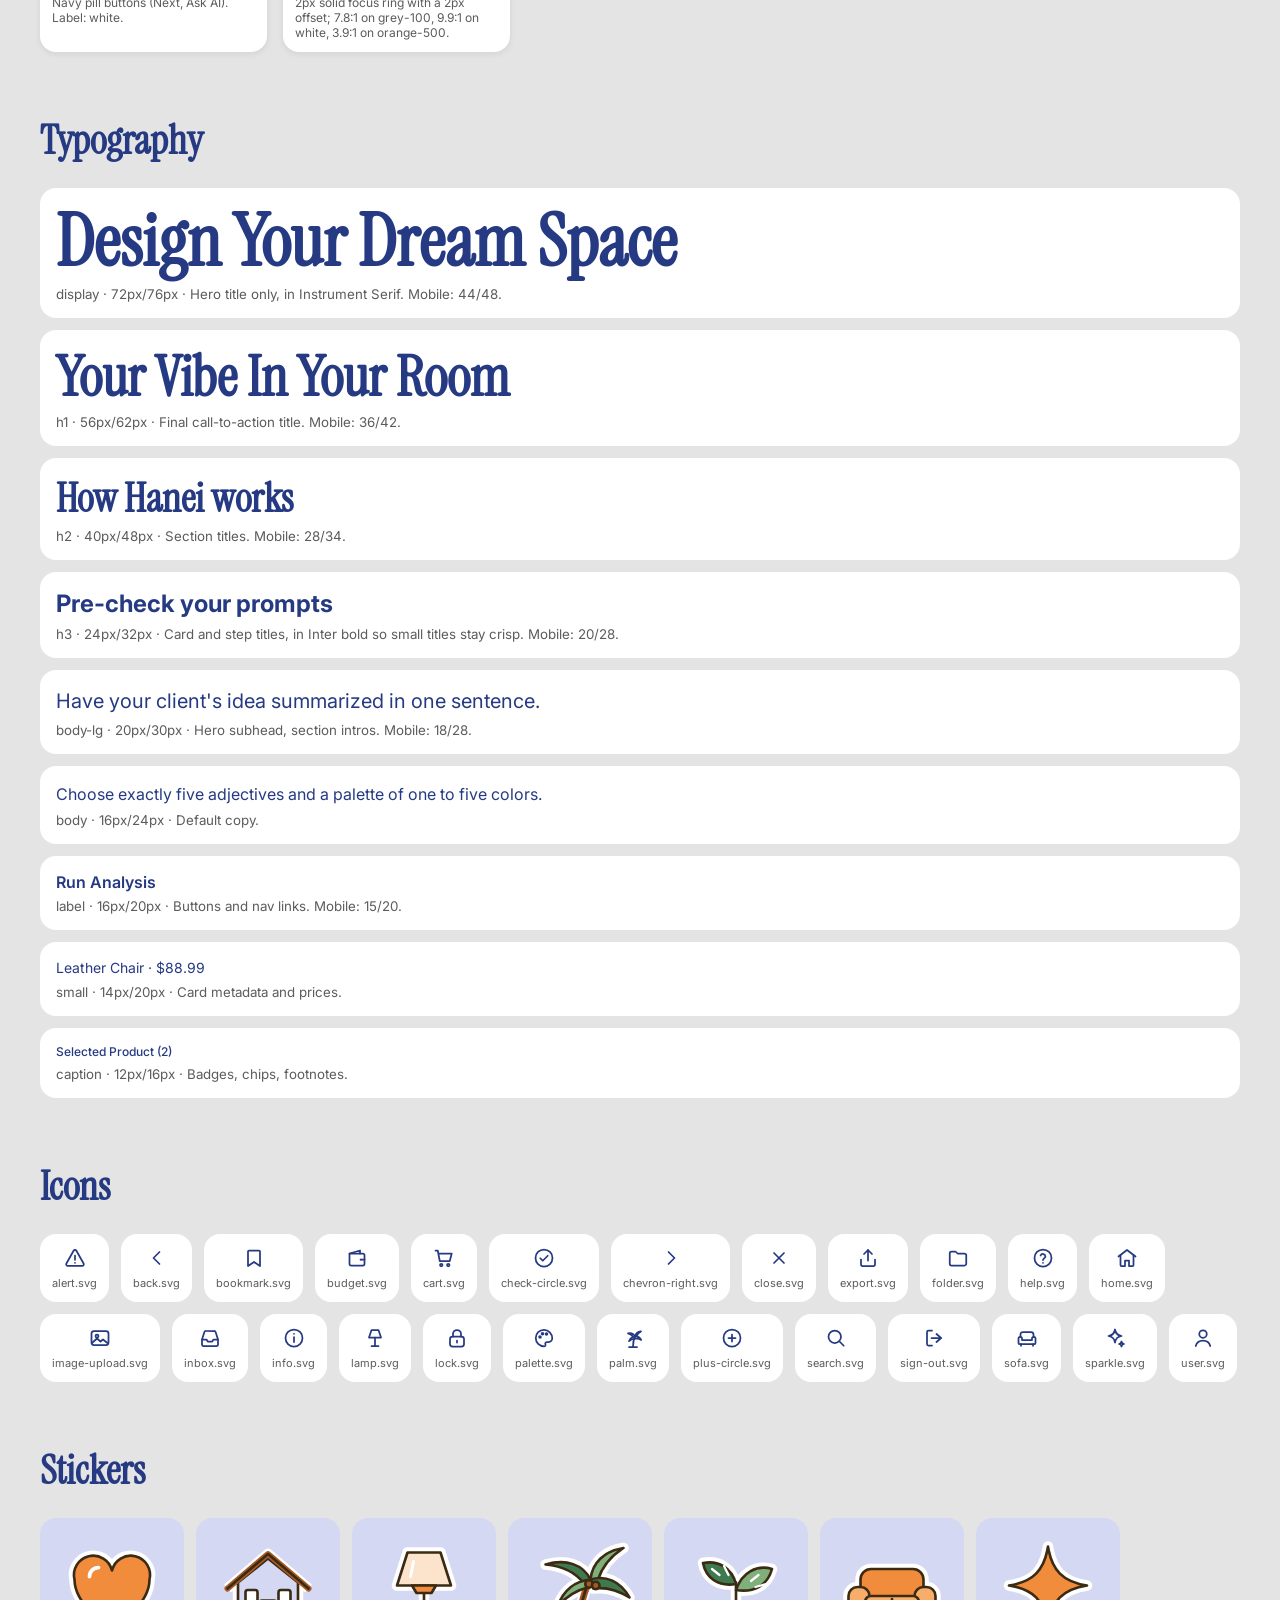
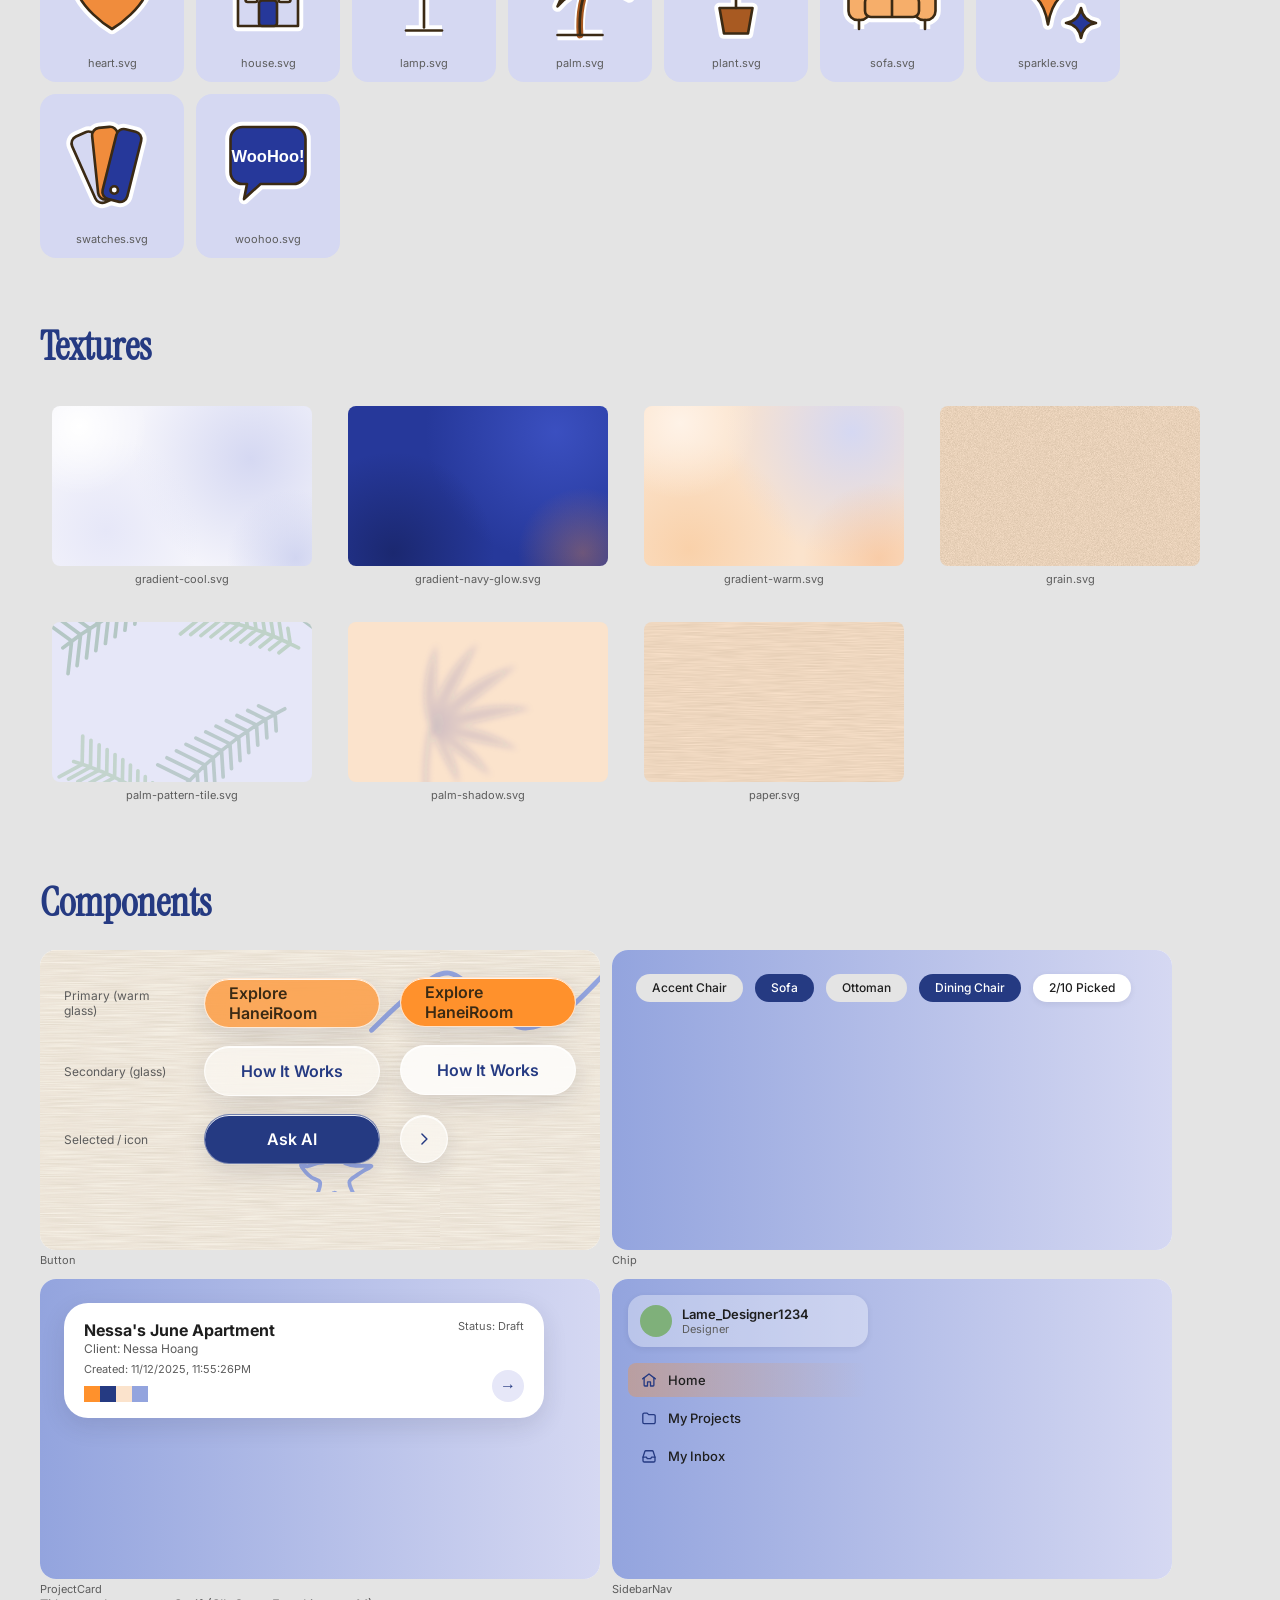
==== commit eaf8ec8c: "Set titles in bold Instrument Serif Co-Authored-By: Claude Opus 5.5 <noreply@anthropic.com>" ====
--- a/design-system/index.html
+++ b/design-system/index.html
@@ -7,7 +7,7 @@
 header{background:url(textures/gradient-cool.svg) center/cover;padding:48px 16px}
 .wrap{max-width:1200px;margin:0 auto;padding:0 16px}
 header img{width:220px;display:block;margin-bottom:24px}
-h1{margin:0} h2{font-family:var(--font-heading);font-weight:400;font-size:40px;line-height:48px;color:var(--text-heading);margin:64px 0 24px}
+h1{margin:0} h2{font-family:var(--font-heading);font-weight:700;font-size:40px;line-height:48px;color:var(--text-heading);margin:64px 0 24px}
 .lead{max-width:640px;color:var(--text-muted)}
 .sws{display:grid;grid-template-columns:repeat(auto-fill,minmax(220px,1fr));gap:16px}
 .sw{background:var(--white);border-radius:var(--radius-md);padding:12px;box-shadow:var(--shadow-sm);font-size:12px}
--- a/design-system/tokens.css
+++ b/design-system/tokens.css
@@ -79,9 +79,9 @@
   --font-body: Inter, system-ui, sans-serif;
   --font-hand: Caveat, "Segoe Print", "Bradley Hand", cursive;
 }
-.display { font-family: var(--font-heading); font-size: 72px; line-height: 76px; font-weight: 400; }
-.h1 { font-family: var(--font-heading); font-size: 56px; line-height: 62px; font-weight: 400; }
-.h2 { font-family: var(--font-heading); font-size: 40px; line-height: 48px; font-weight: 400; }
+.display { font-family: var(--font-heading); font-size: 72px; line-height: 76px; font-weight: 700; }
+.h1 { font-family: var(--font-heading); font-size: 56px; line-height: 62px; font-weight: 700; }
+.h2 { font-family: var(--font-heading); font-size: 40px; line-height: 48px; font-weight: 700; }
 .h3 { font-family: var(--font-body); font-size: 24px; line-height: 32px; font-weight: 700; }
 .body-lg { font-family: var(--font-body); font-size: 20px; line-height: 30px; font-weight: 400; }
 .body { font-family: var(--font-body); font-size: 16px; line-height: 24px; font-weight: 400; }
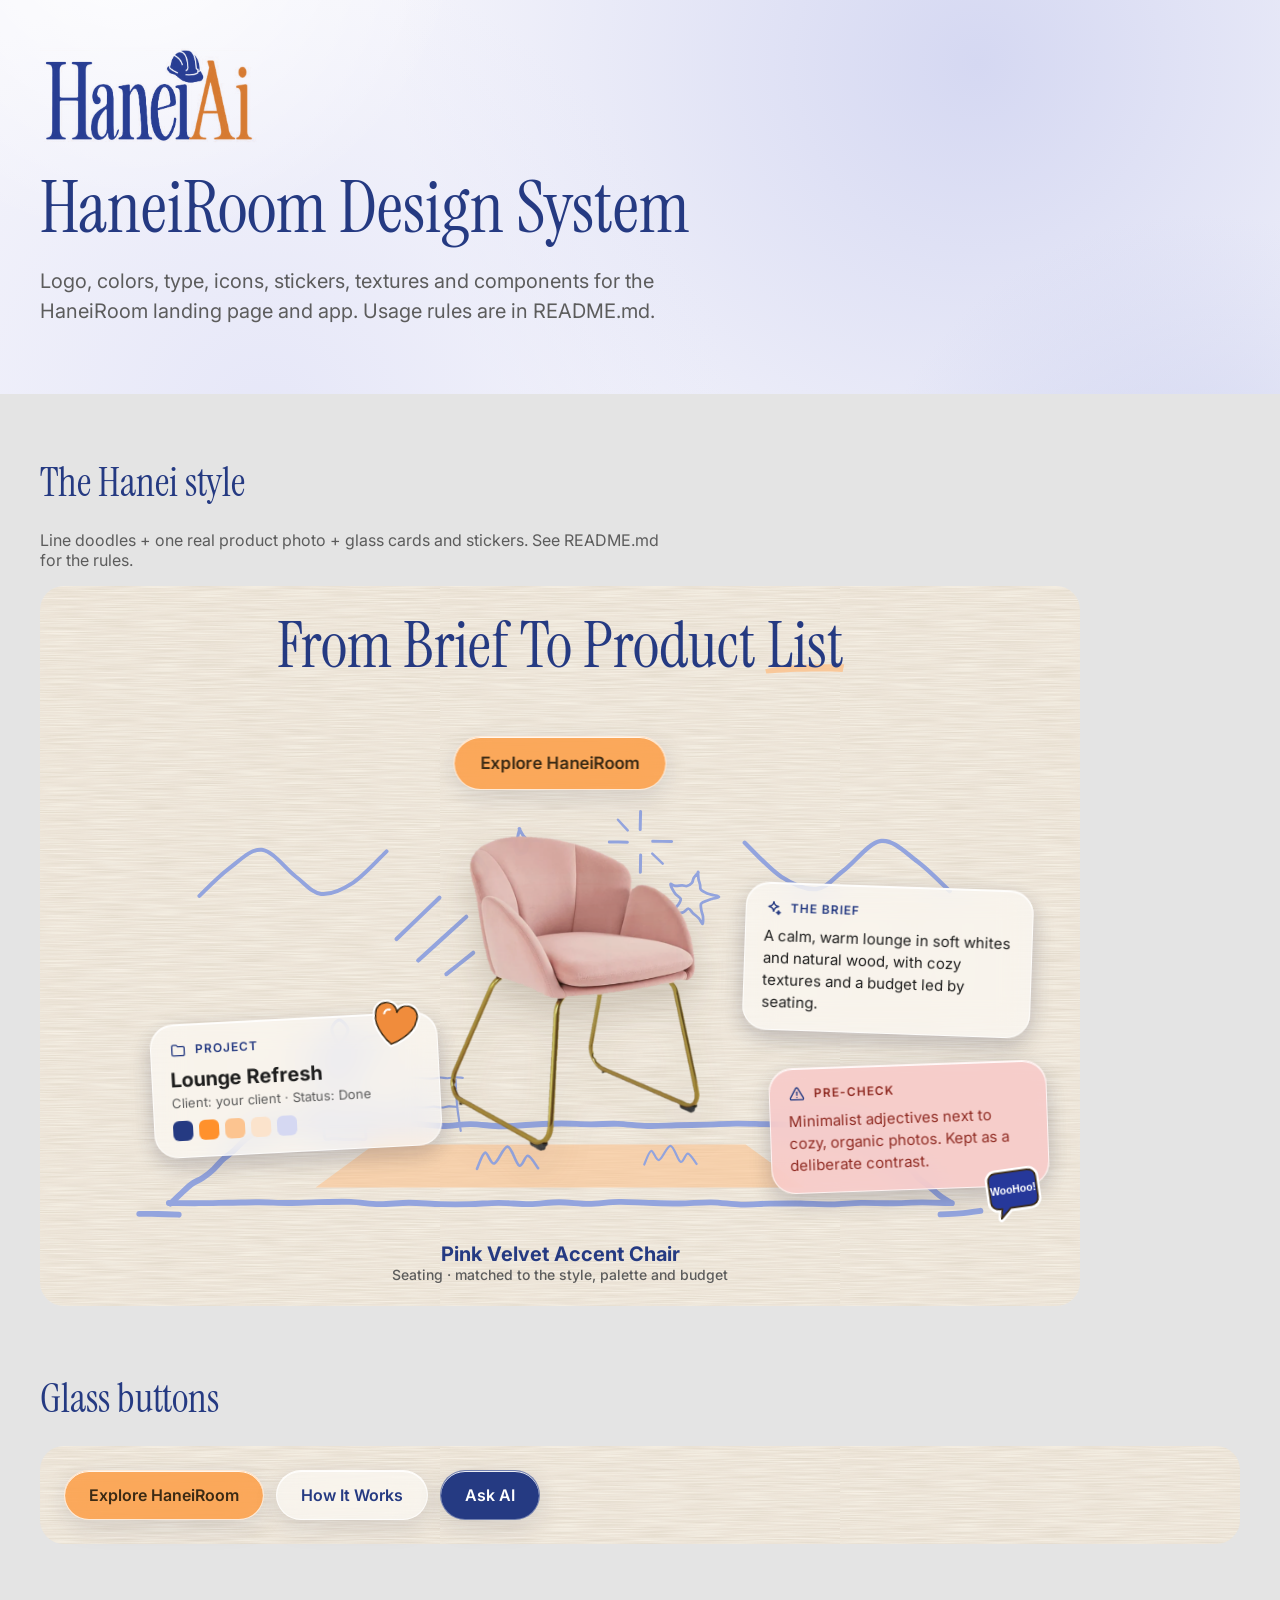
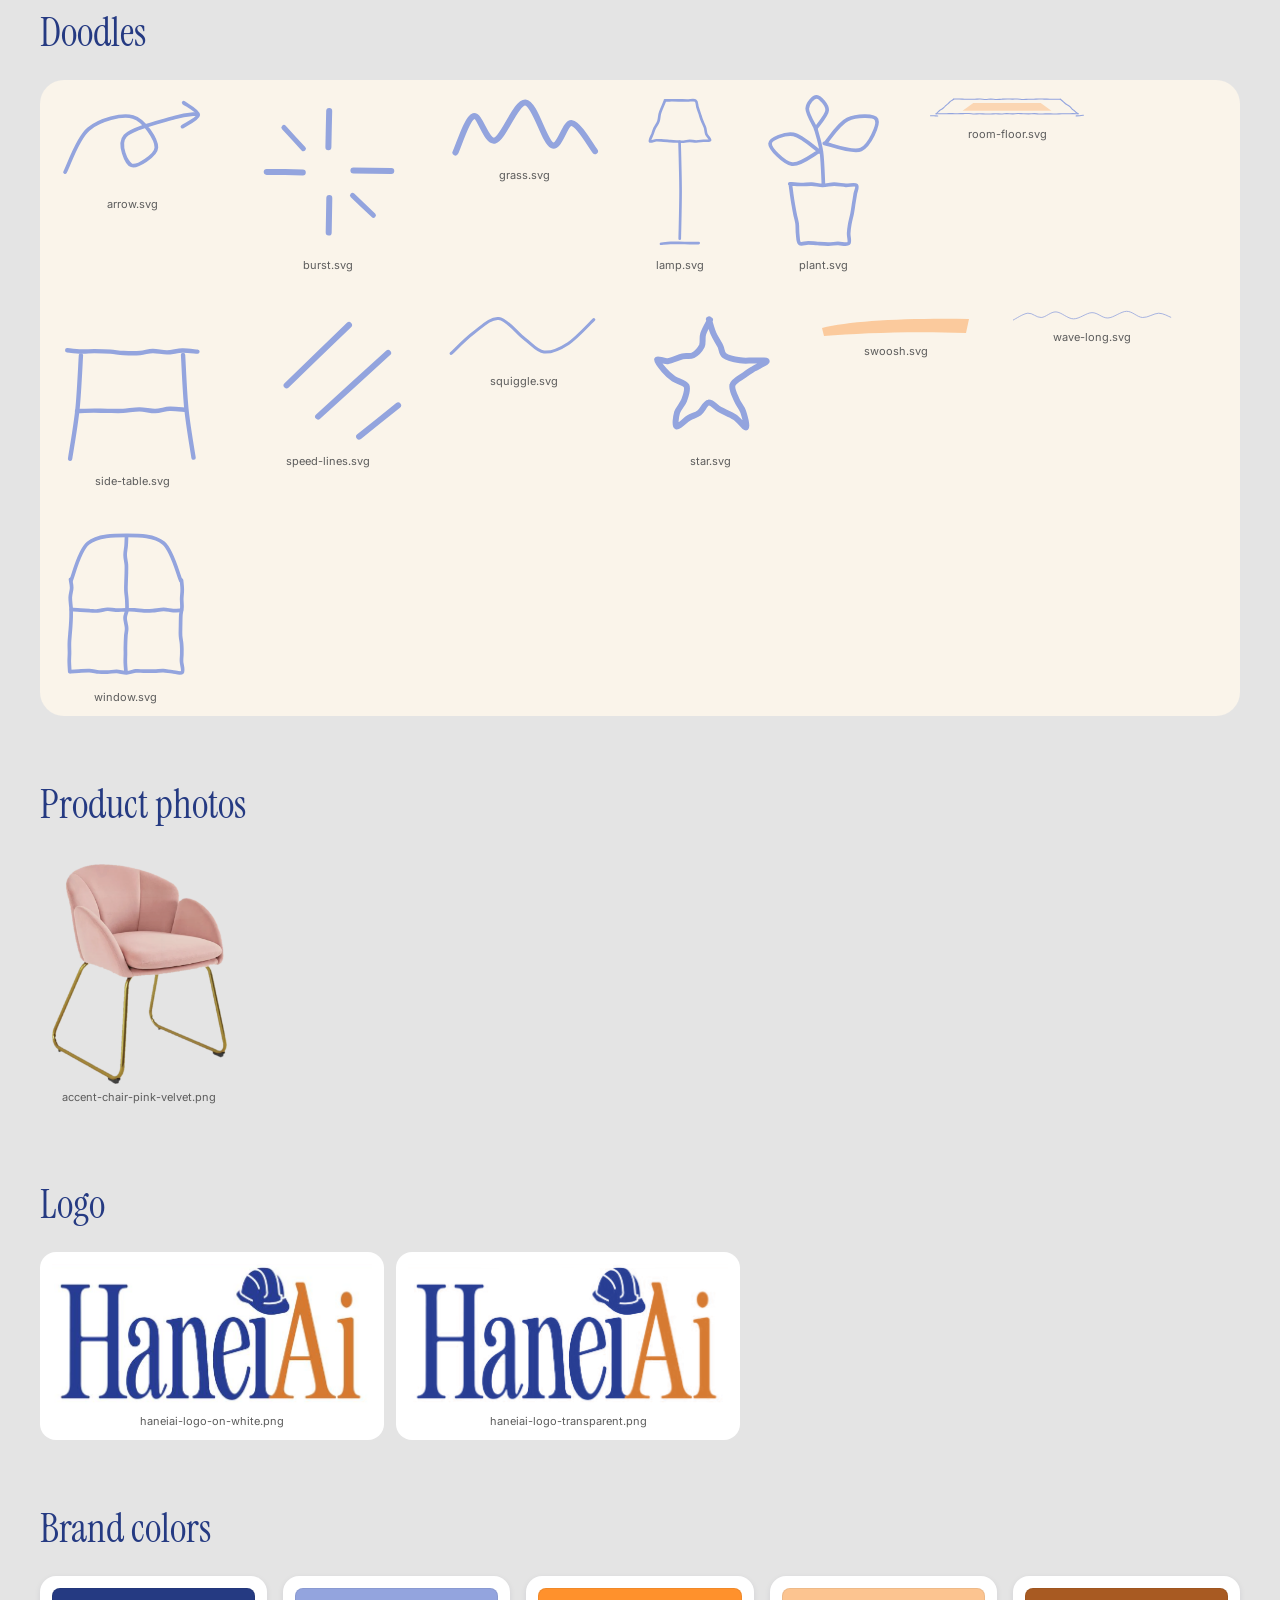
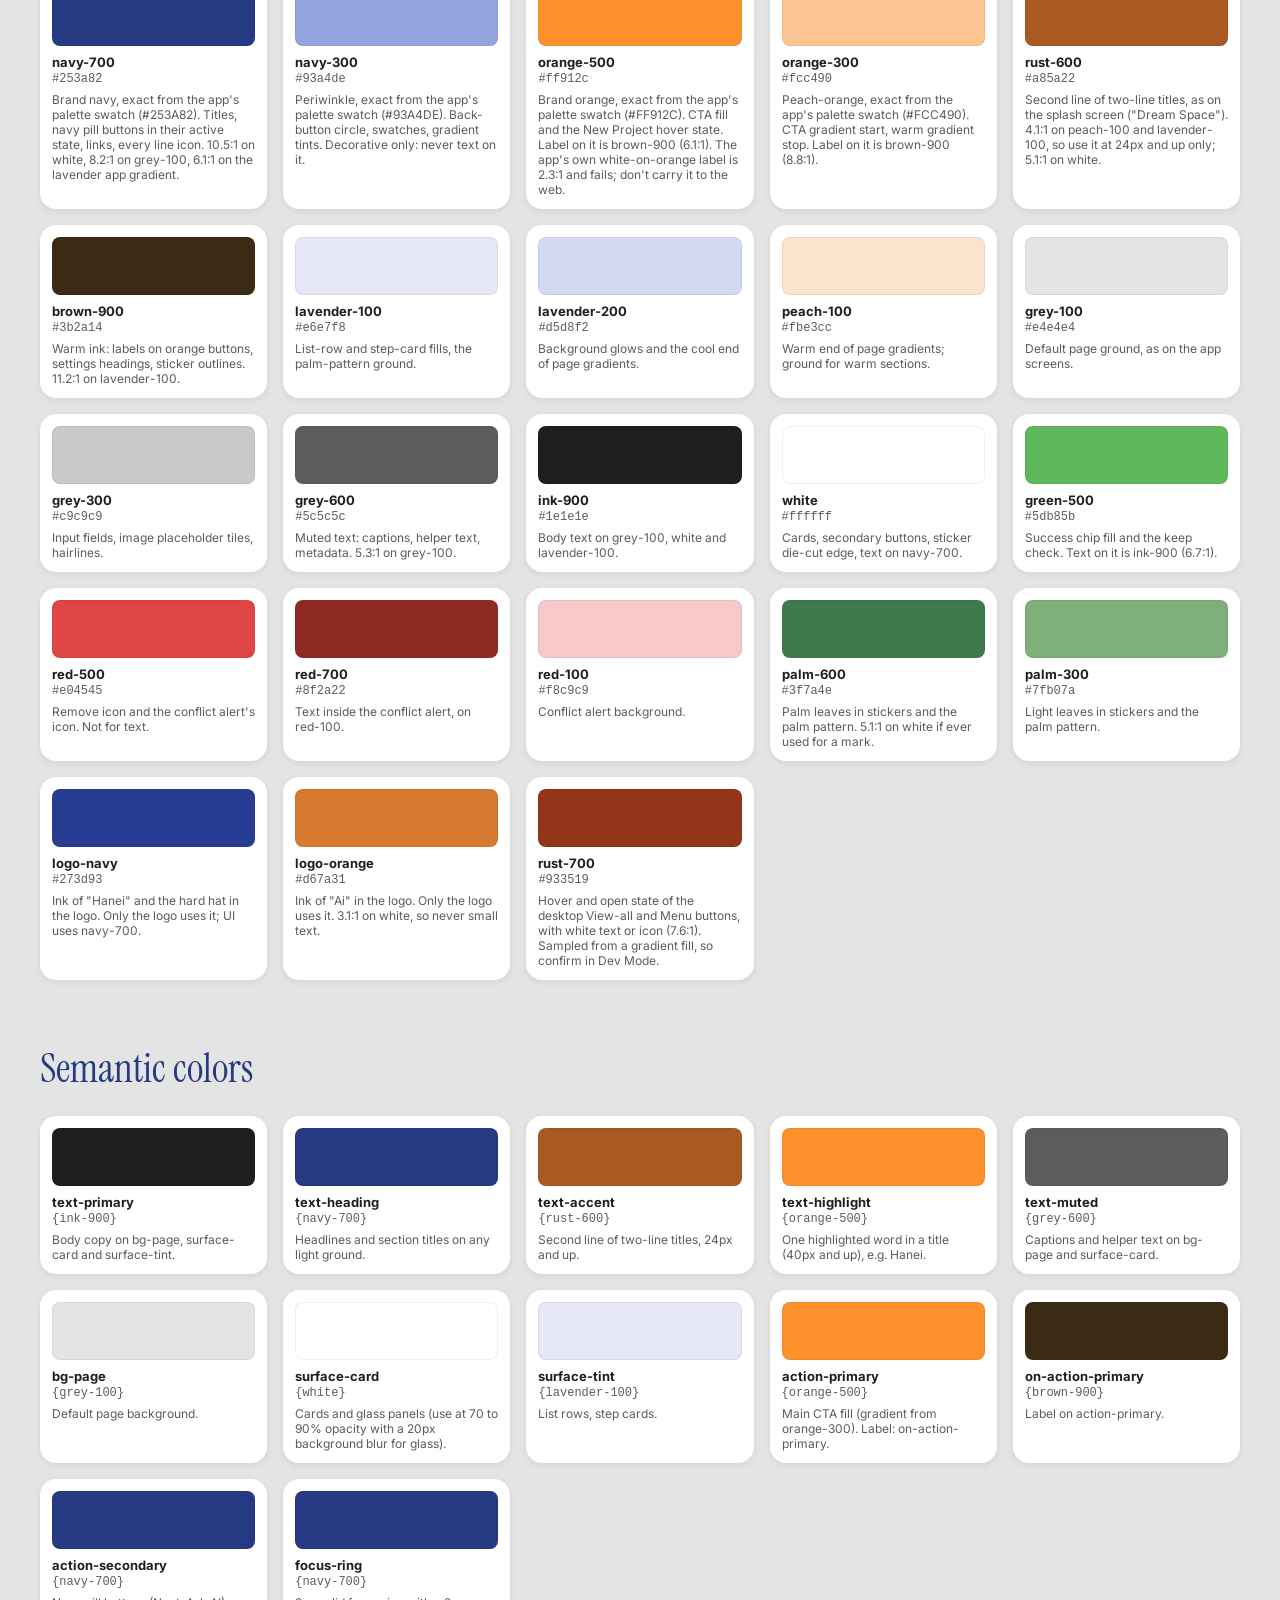
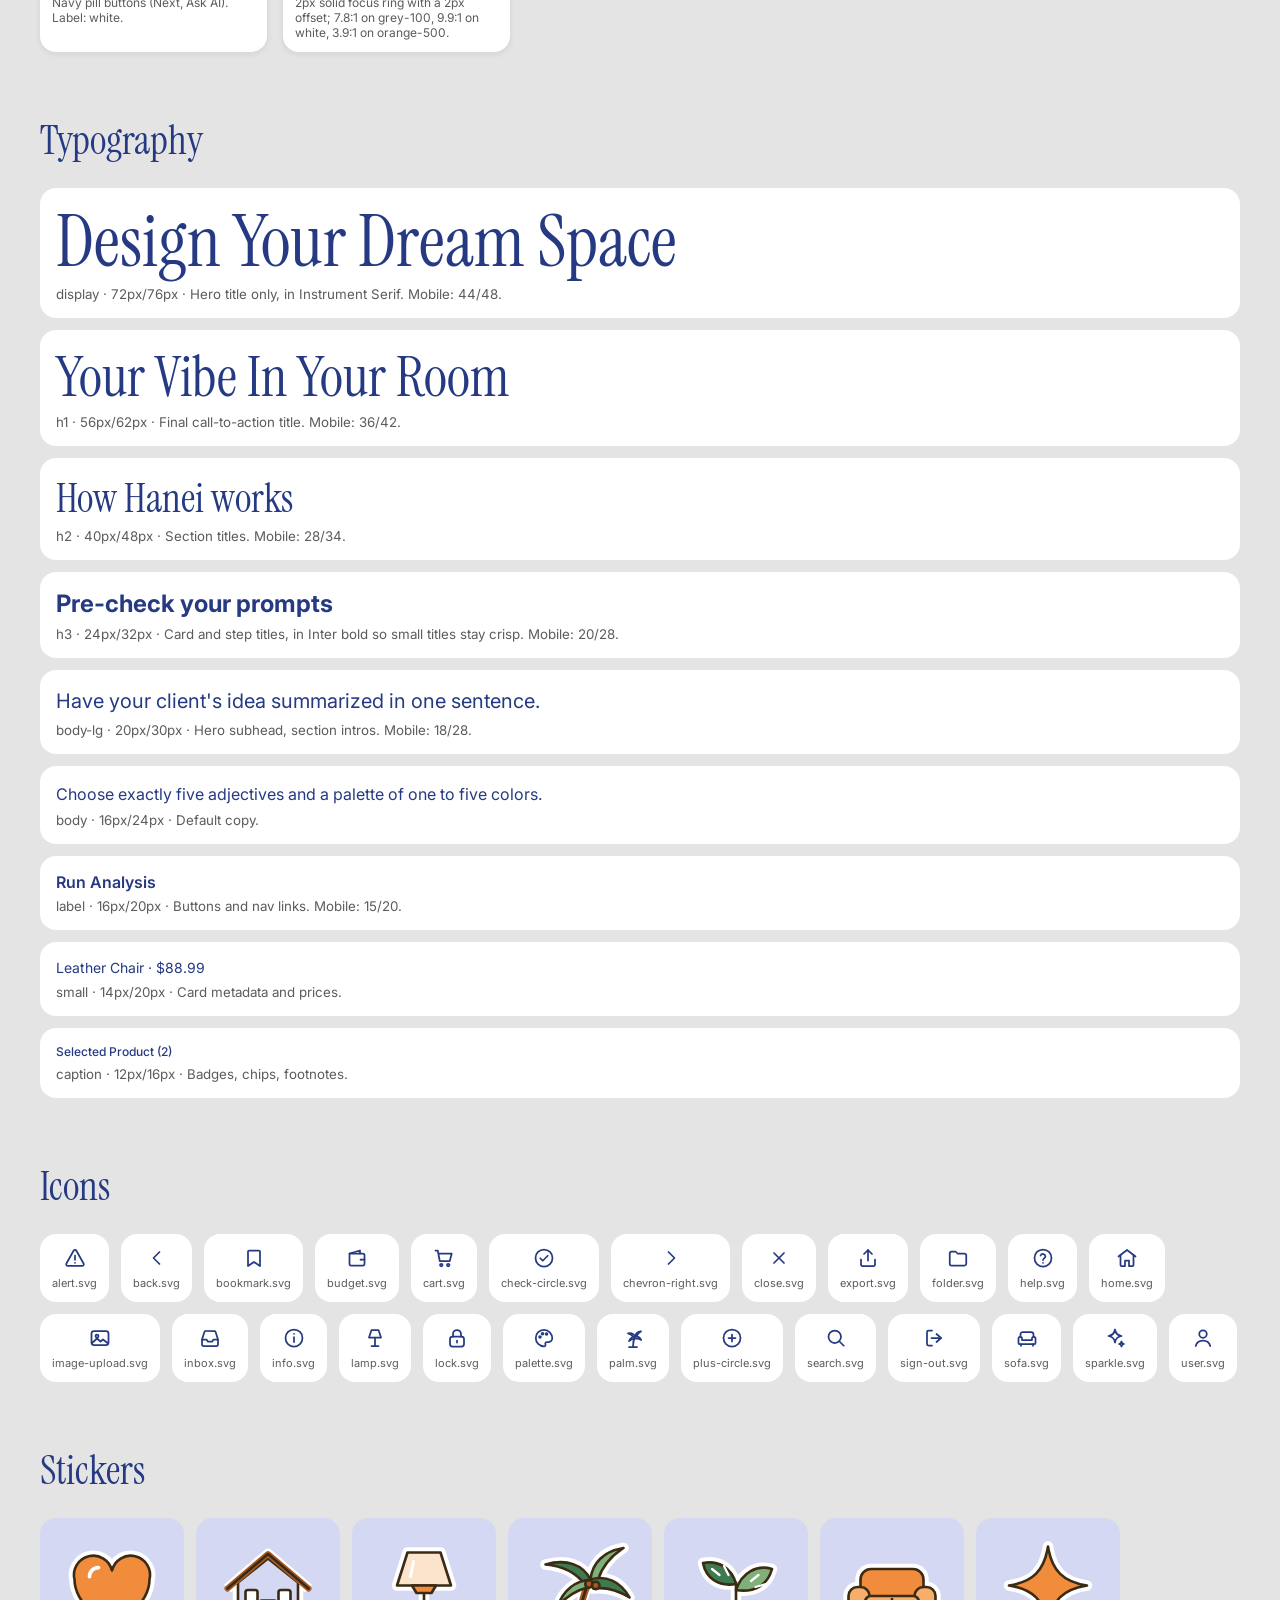
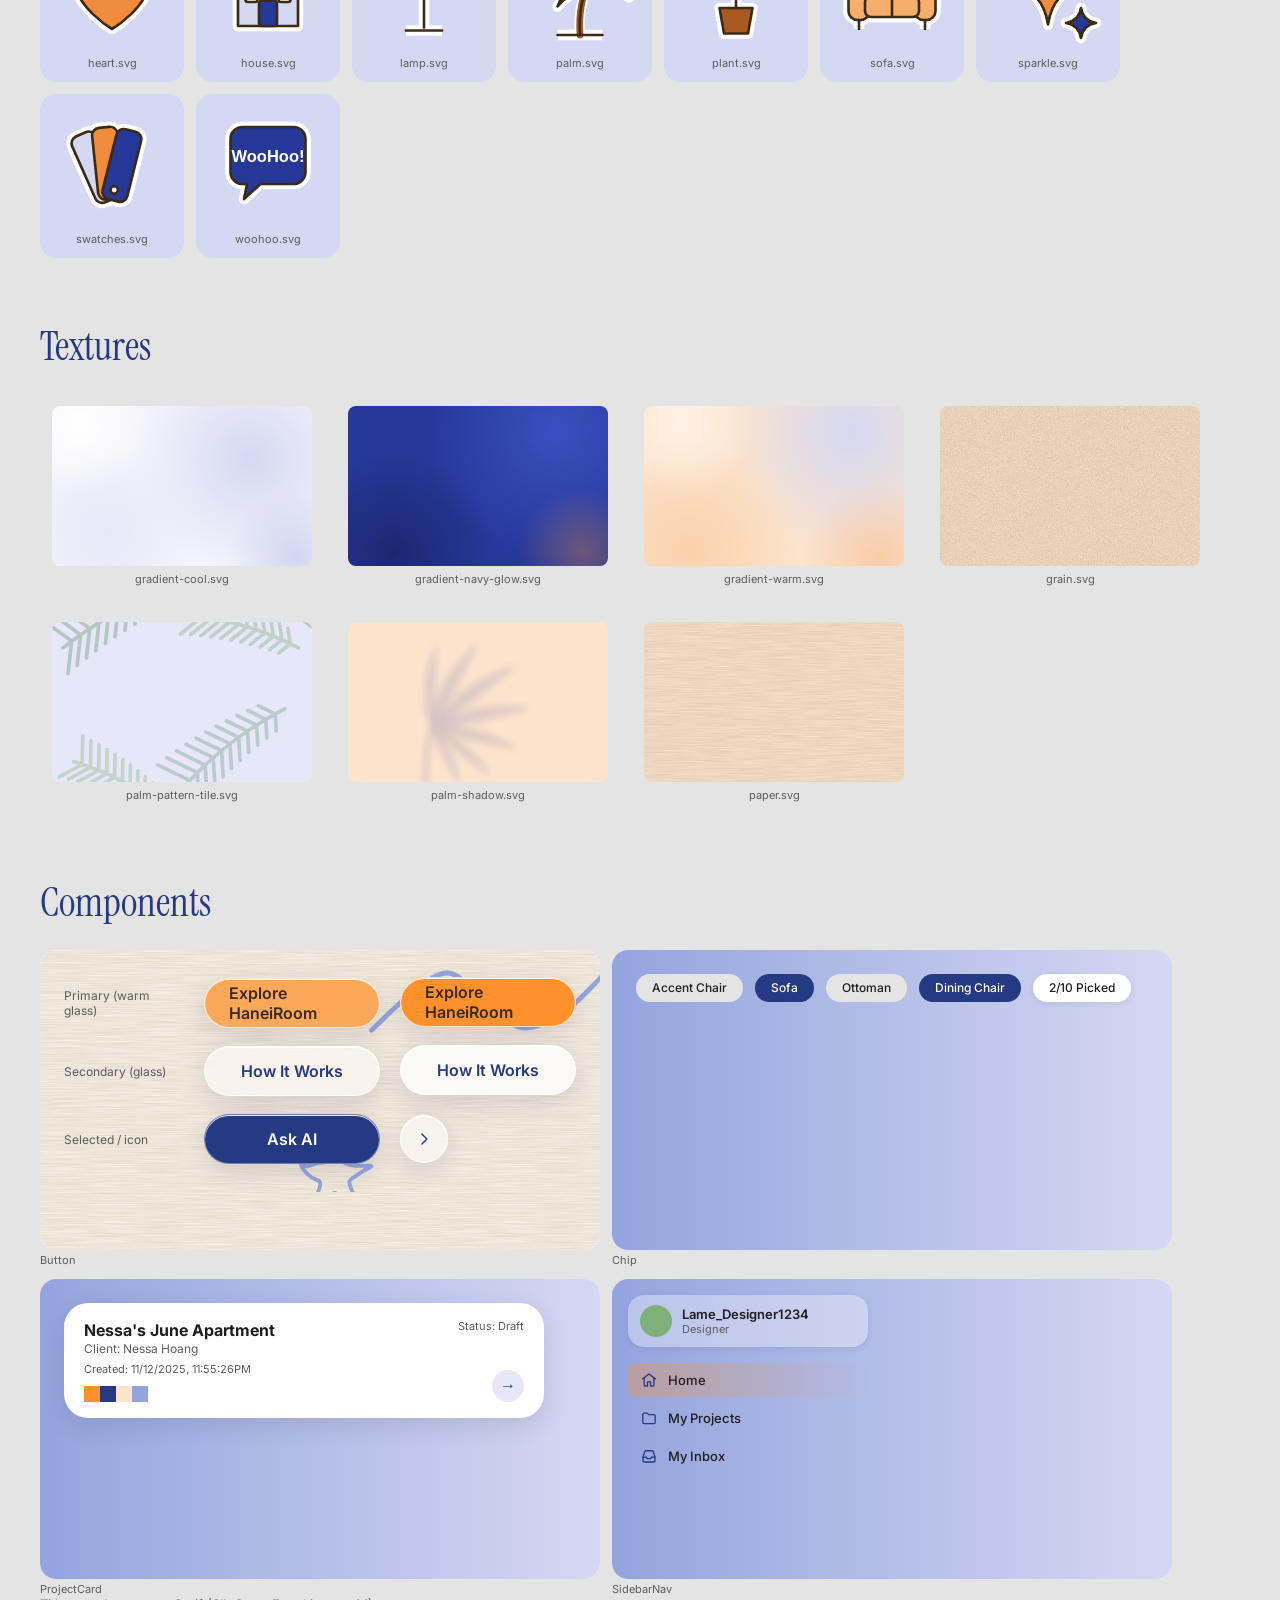
==== commit 8f162b51: "Keep titles at Instrument Serif's own weight Instrument Serif ships one weight, so bold titles were " ====
--- a/design-system/index.html
+++ b/design-system/index.html
@@ -7,7 +7,7 @@
 header{background:url(textures/gradient-cool.svg) center/cover;padding:48px 16px}
 .wrap{max-width:1200px;margin:0 auto;padding:0 16px}
 header img{width:220px;display:block;margin-bottom:24px}
-h1{margin:0} h2{font-family:var(--font-heading);font-weight:700;font-size:40px;line-height:48px;color:var(--text-heading);margin:64px 0 24px}
+h1{margin:0} h2{font-family:var(--font-heading);font-weight:400;font-size:40px;line-height:48px;color:var(--text-heading);margin:64px 0 24px}
 .lead{max-width:640px;color:var(--text-muted)}
 .sws{display:grid;grid-template-columns:repeat(auto-fill,minmax(220px,1fr));gap:16px}
 .sw{background:var(--white);border-radius:var(--radius-md);padding:12px;box-shadow:var(--shadow-sm);font-size:12px}
--- a/design-system/tokens.css
+++ b/design-system/tokens.css
@@ -79,9 +79,9 @@
   --font-body: Inter, system-ui, sans-serif;
   --font-hand: Caveat, "Segoe Print", "Bradley Hand", cursive;
 }
-.display { font-family: var(--font-heading); font-size: 72px; line-height: 76px; font-weight: 700; }
-.h1 { font-family: var(--font-heading); font-size: 56px; line-height: 62px; font-weight: 700; }
-.h2 { font-family: var(--font-heading); font-size: 40px; line-height: 48px; font-weight: 700; }
+.display { font-family: var(--font-heading); font-size: 72px; line-height: 76px; font-weight: 400; }
+.h1 { font-family: var(--font-heading); font-size: 56px; line-height: 62px; font-weight: 400; }
+.h2 { font-family: var(--font-heading); font-size: 40px; line-height: 48px; font-weight: 400; }
 .h3 { font-family: var(--font-body); font-size: 24px; line-height: 32px; font-weight: 700; }
 .body-lg { font-family: var(--font-body); font-size: 20px; line-height: 30px; font-weight: 400; }
 .body { font-family: var(--font-body); font-size: 16px; line-height: 24px; font-weight: 400; }
